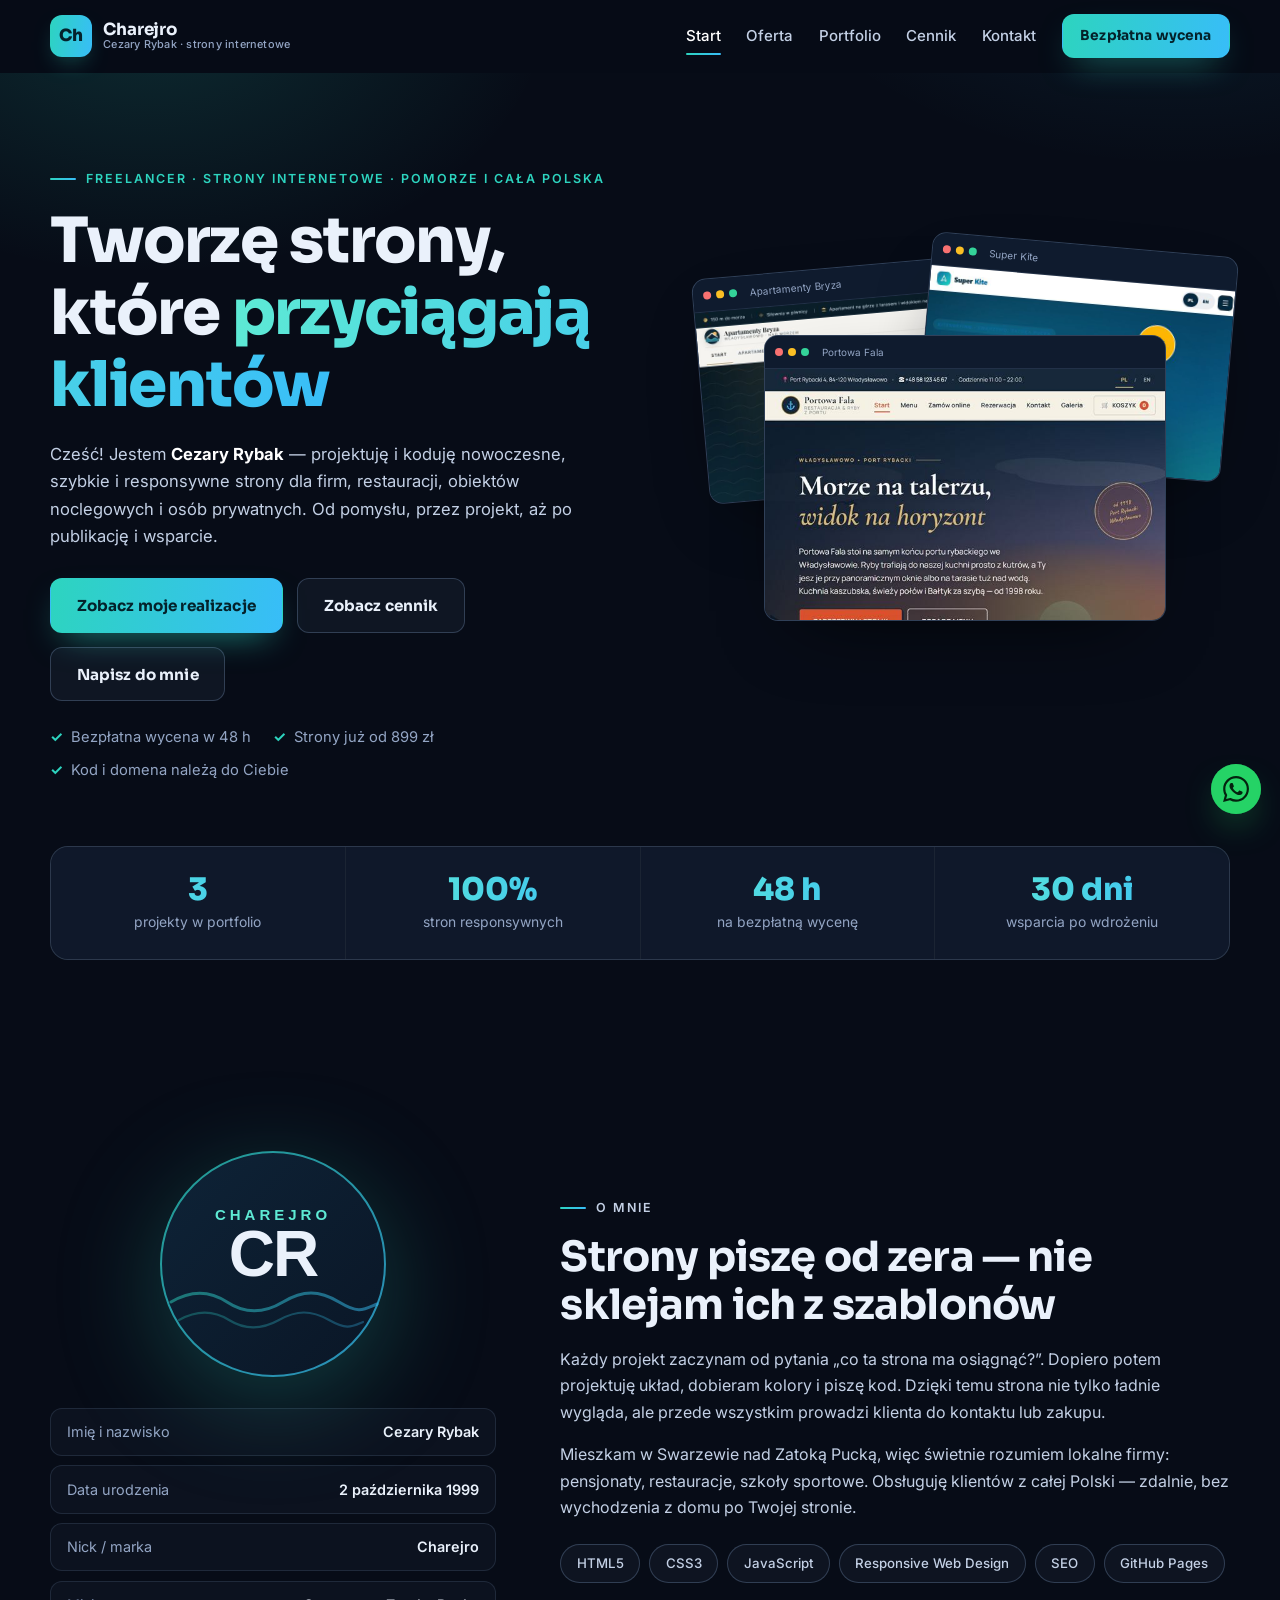
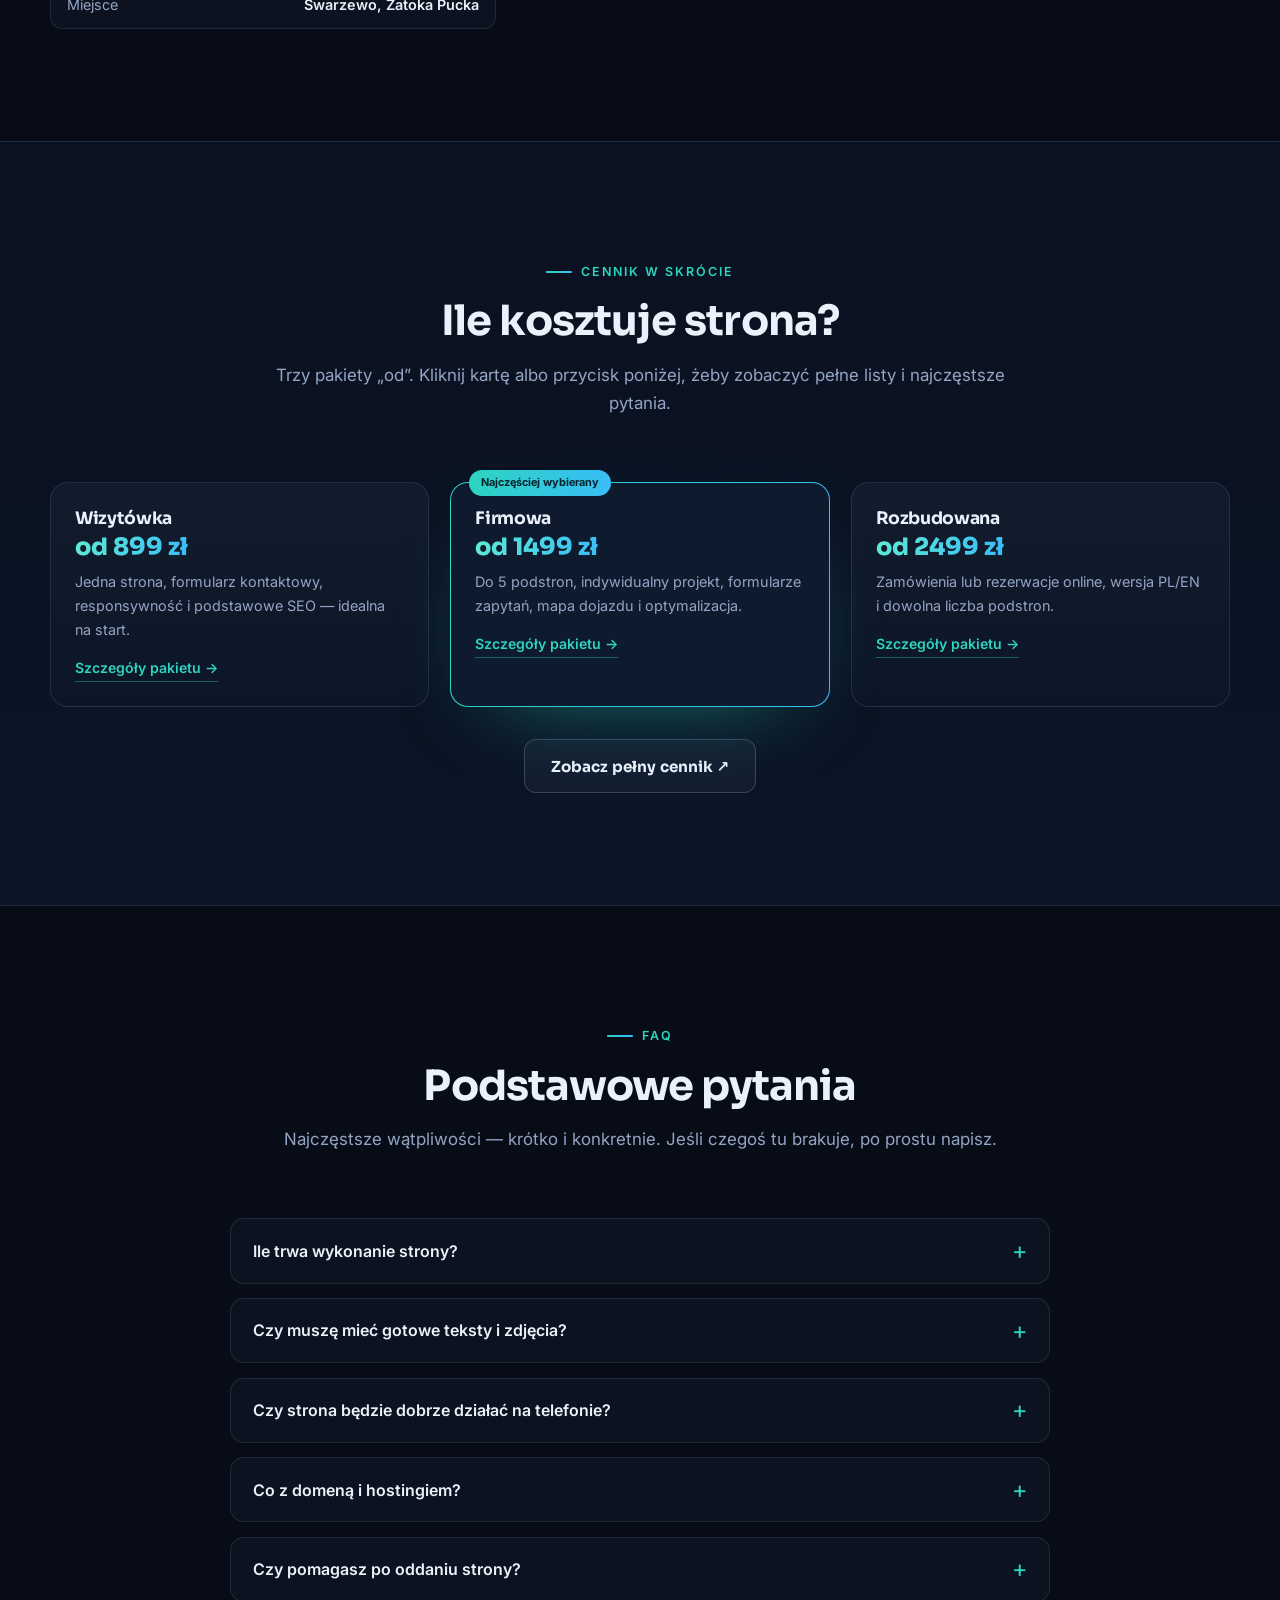
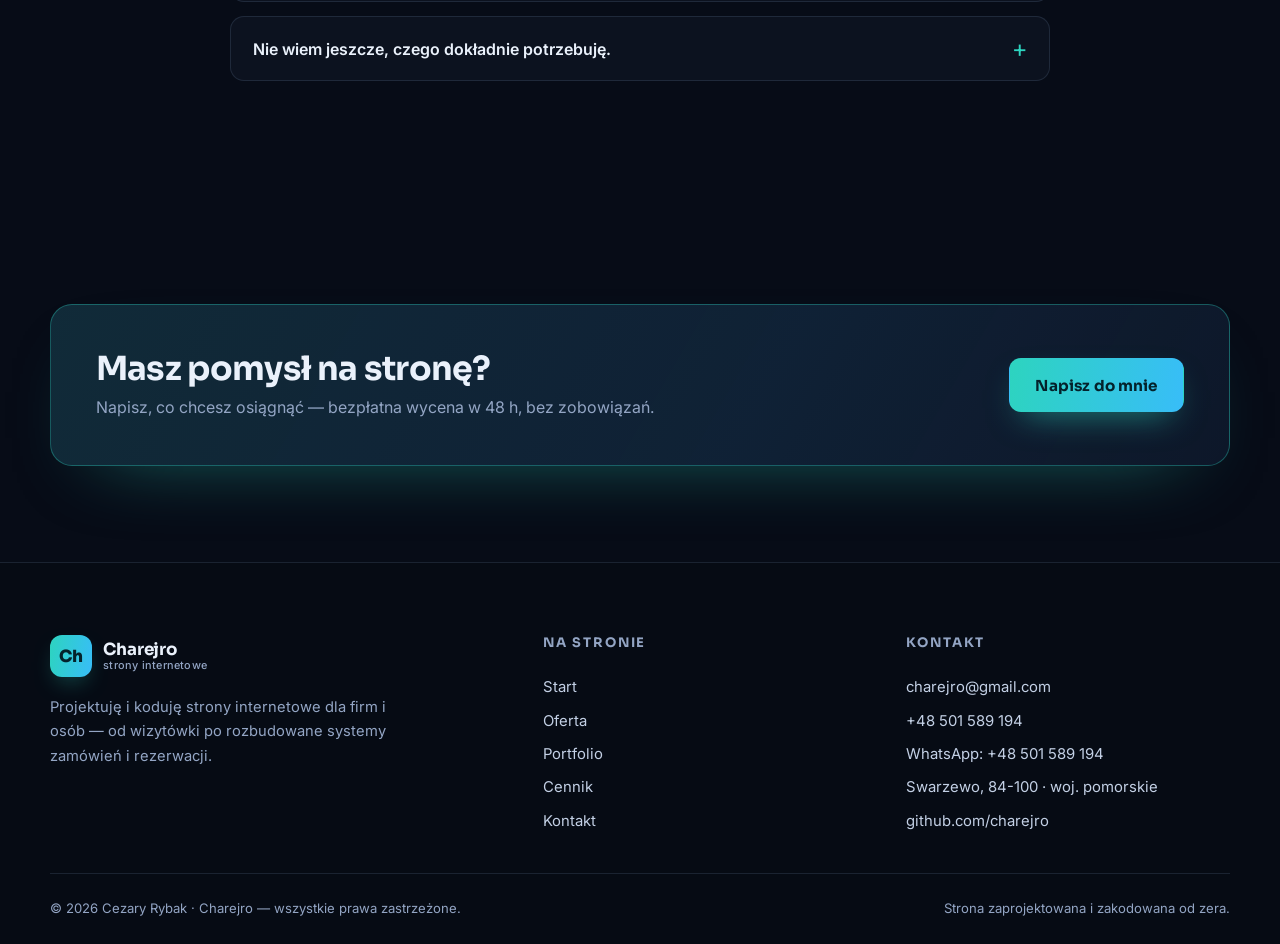
==== index.html @ f6d3cc07 "Gotowa strona Charejro" ====
<!DOCTYPE html>
<html lang="pl">
<head>
  <meta charset="UTF-8">
  <meta name="viewport" content="width=device-width, initial-scale=1.0">
  <title>Charejro — strony internetowe dla firm i osób | Cezary Rybak</title>
  <meta name="description" content="Projektuję i koduję nowoczesne, szybkie i responsywne strony internetowe. Portfolio: apartamenty, restauracja, szkoła kitesurfingu. Bezpłatna wycena w 48 h.">
  <meta property="og:title" content="Charejro — strony internetowe, które przyciągają klientów">
  <meta property="og:description" content="Nowoczesne, szybkie i responsywne strony dla firm i osób. Zobacz portfolio i zamów bezpłatną wycenę.">
  <meta property="og:type" content="website">
  <meta property="og:locale" content="pl_PL">
  <meta name="theme-color" content="#070c17">
  <link rel="icon" href="favicon.svg" type="image/svg+xml">
  <link rel="preconnect" href="https://fonts.googleapis.com">
  <link rel="preconnect" href="https://fonts.gstatic.com" crossorigin>
  <link href="https://fonts.googleapis.com/css2?family=Inter:wght@400;500;600;700&family=Sora:wght@600;700;800&display=swap" rel="stylesheet">
  <link rel="stylesheet" href="css/style.css">
  <script type="application/ld+json">
  {
    "@context": "https://schema.org",
    "@type": "ProfessionalService",
    "name": "Charejro — Cezary Rybak",
    "description": "Projektowanie i tworzenie stron internetowych dla firm i osób prywatnych.",
    "email": "charejro@gmail.com",
    "telephone": "+48501589194",
    "priceRange": "od 899 zł",
    "areaServed": "Polska",
    "sameAs": ["https://github.com/charejro", "https://wa.me/48501589194"],
    "address": {
      "@type": "PostalAddress",
      "addressLocality": "Swarzewo",
      "postalCode": "84-100",
      "addressCountry": "PL"
    },
    "founder": {
      "@type": "Person",
      "name": "Cezary Rybak",
      "birthDate": "1999-10-02",
      "alternateName": "Charejro"
    }
  }
  </script>
  <script type="application/ld+json">
  {
    "@context": "https://schema.org",
    "@type": "FAQPage",
    "mainEntity": [
      {
        "@type": "Question",
        "name": "Ile trwa wykonanie strony?",
        "acceptedAnswer": {
          "@type": "Answer",
          "text": "Wizytówka to zwykle 5–7 dni, strona firmowa 7–14 dni, a rozbudowane projekty od 2–3 tygodni. Dokładny termin ustalamy na starcie."
        }
      },
      {
        "@type": "Question",
        "name": "Czy muszę mieć gotowe teksty i zdjęcia?",
        "acceptedAnswer": {
          "@type": "Answer",
          "text": "Nie. Pomogę poukładać treści, a jeśli brakuje zdjęć — podpowiem sprawdzone źródła lub zajmę się ich obróbką."
        }
      },
      {
        "@type": "Question",
        "name": "Czy strona będzie dobrze działać na telefonie?",
        "acceptedAnswer": {
          "@type": "Answer",
          "text": "Tak. Każdą stronę projektuję najpierw pod telefon, a potem pod komputer."
        }
      },
      {
        "@type": "Question",
        "name": "Co z domeną i hostingiem?",
        "acceptedAnswer": {
          "@type": "Answer",
          "text": "Domenę i hosting rejestrujemy na Twoje konto. Mogę też bezpłatnie opublikować stronę na GitHub Pages."
        }
      },
      {
        "@type": "Question",
        "name": "Czy pomagasz po oddaniu strony?",
        "acceptedAnswer": {
          "@type": "Answer",
          "text": "Tak. Każda realizacja obejmuje 30 dni bezpłatnego wsparcia, a później opiekę od 99 zł miesięcznie."
        }
      }
    ]
  }
  </script>
</head>
<body>
  <a class="skip-link" href="#main">Przejdź do treści</a>

  <header class="site-header" id="gora">
    <div class="container header-inner">
      <a class="brand" href="index.html">
        <span class="brand-mark" aria-hidden="true">Ch</span>
        <span class="brand-text">Charejro<small>Cezary Rybak · strony internetowe</small></span>
      </a>
      <nav class="site-nav" id="site-nav" aria-label="Nawigacja główna">
        <a href="index.html" class="active">Start</a>
        <a href="oferta.html">Oferta</a>
        <a href="portfolio.html">Portfolio</a>
        <a href="cennik.html">Cennik</a>
        <a href="kontakt.html">Kontakt</a>
        <a class="btn btn-primary btn-small nav-cta" href="kontakt.html">Bezpłatna wycena</a>
      </nav>
      <button class="nav-toggle" type="button" aria-expanded="false" aria-controls="site-nav" aria-label="Otwórz menu">
        <span></span><span></span><span></span>
      </button>
    </div>
  </header>

  <main id="main">

    <!-- ===== HERO ===== -->
    <section class="hero">
      <div class="container hero-grid">
        <div class="hero-copy">
          <p class="eyebrow">Freelancer · strony internetowe · Pomorze i cała Polska</p>
          <h1>Tworzę strony, które <span class="grad">przyciągają klientów</span></h1>
          <p class="lead">
            Cześć! Jestem <strong>Cezary Rybak</strong> — projektuję i koduję nowoczesne,
            szybkie i responsywne strony dla firm, restauracji, obiektów noclegowych
            i osób prywatnych. Od pomysłu, przez projekt, aż po publikację i wsparcie.
          </p>
          <div class="hero-actions">
            <a class="btn btn-primary" href="portfolio.html">Zobacz moje realizacje</a>
            <a class="btn btn-ghost" href="cennik.html">Zobacz cennik</a>
            <a class="btn btn-ghost" href="kontakt.html">Napisz do mnie</a>
          </div>
          <ul class="hero-points">
            <li>Bezpłatna wycena w 48 h</li>
            <li>Strony już od 899 zł</li>
            <li>Kod i domena należą do Ciebie</li>
          </ul>
        </div>

        <div class="hero-visual" aria-hidden="true">
          <div class="browser-card b1">
            <div class="browser-bar"><span></span><span></span><span></span><em>Apartamenty Bryza</em></div>
            <img src="img/portfolio-apartamenty-bryza-640.jpg"
                 srcset="img/portfolio-apartamenty-bryza-640.jpg 640w, img/portfolio-apartamenty-bryza-900.jpg 900w"
                 sizes="(max-width: 1024px) 47vw, 320px"
                 width="640" height="400" alt="" decoding="async">
          </div>
          <div class="browser-card b2">
            <div class="browser-bar"><span></span><span></span><span></span><em>Portowa Fala</em></div>
            <img src="img/portfolio-portowa-fala-640.jpg"
                 srcset="img/portfolio-portowa-fala-640.jpg 640w, img/portfolio-portowa-fala-900.jpg 900w"
                 sizes="(max-width: 1024px) 62vw, 420px"
                 width="640" height="400" alt="" decoding="async" fetchpriority="high">
          </div>
          <div class="browser-card b3">
            <div class="browser-bar"><span></span><span></span><span></span><em>Super Kite</em></div>
            <img src="img/portfolio-super-kite-640.jpg"
                 srcset="img/portfolio-super-kite-640.jpg 640w, img/portfolio-super-kite-900.jpg 900w"
                 sizes="(max-width: 1024px) 47vw, 320px"
                 width="640" height="400" alt="" decoding="async">
          </div>
        </div>
      </div>

      <div class="container">
        <ul class="stats reveal">
          <li><strong>3</strong><span>projekty w portfolio</span></li>
          <li><strong>100%</strong><span>stron responsywnych</span></li>
          <li><strong>48 h</strong><span>na bezpłatną wycenę</span></li>
          <li><strong>30 dni</strong><span>wsparcia po wdrożeniu</span></li>
        </ul>
      </div>
    </section>

    <!-- ===== O MNIE ===== -->
    <section class="section" id="o-mnie">
      <div class="container about-grid">
        <div class="about-visual reveal">
          <img class="avatar" src="img/avatar.svg" alt="Ilustracja awatara — Cezary Rybak (Charejro)" width="240" height="240">
          <ul class="facts">
            <li><span>Imię i nazwisko</span><strong>Cezary Rybak</strong></li>
            <li><span>Data urodzenia</span><strong>2 października 1999</strong></li>
            <li><span>Nick / marka</span><strong>Charejro</strong></li>
            <li><span>Miejsce</span><strong>Swarzewo, Zatoka Pucka</strong></li>
          </ul>
        </div>
        <div class="about-copy reveal">
          <p class="eyebrow">O mnie</p>
          <h2>Strony piszę od zera — nie sklejam ich z szablonów</h2>
          <p>
            Każdy projekt zaczynam od pytania „co ta strona ma osiągnąć?”. Dopiero potem
            projektuję układ, dobieram kolory i piszę kod. Dzięki temu strona nie tylko
            ładnie wygląda, ale przede wszystkim prowadzi klienta do kontaktu lub zakupu.
          </p>
          <p>
            Mieszkam w Swarzewie nad Zatoką Pucką, więc świetnie rozumiem lokalne firmy:
            pensjonaty, restauracje, szkoły sportowe. Obsługuję klientów z całej Polski —
            zdalnie, bez wychodzenia z domu po Twojej stronie.
          </p>
          <ul class="stack-chips" aria-label="Technologie, których używam">
            <li>HTML5</li>
            <li>CSS3</li>
            <li>JavaScript</li>
            <li>Responsive Web Design</li>
            <li>SEO</li>
            <li>GitHub Pages</li>
          </ul>
        </div>
      </div>
    </section>

    <!-- ===== CENNIK W SKRÓCIE ===== -->
    <section class="section section-alt" id="cennik-skrot">
      <div class="container">
        <div class="section-head reveal">
          <p class="eyebrow">Cennik w skrócie</p>
          <h2>Ile kosztuje strona?</h2>
          <p class="lead">Trzy pakiety „od”. Kliknij kartę albo przycisk poniżej, żeby zobaczyć pełne listy i najczęstsze pytania.</p>
        </div>

        <div class="mini-pricing">
          <a class="mini-price reveal" href="cennik.html">
            <h3>Wizytówka</h3>
            <p class="mini-price-value">od 899 zł</p>
            <p>Jedna strona, formularz kontaktowy, responsywność i podstawowe SEO — idealna na start.</p>
            <span class="link-arrow">Szczegóły pakietu →</span>
          </a>

          <a class="mini-price featured reveal" href="cennik.html">
            <span class="mini-badge">Najczęściej wybierany</span>
            <h3>Firmowa</h3>
            <p class="mini-price-value">od 1499 zł</p>
            <p>Do 5 podstron, indywidualny projekt, formularze zapytań, mapa dojazdu i optymalizacja.</p>
            <span class="link-arrow">Szczegóły pakietu →</span>
          </a>

          <a class="mini-price reveal" href="cennik.html">
            <h3>Rozbudowana</h3>
            <p class="mini-price-value">od 2499 zł</p>
            <p>Zamówienia lub rezerwacje online, wersja PL/EN i dowolna liczba podstron.</p>
            <span class="link-arrow">Szczegóły pakietu →</span>
          </a>
        </div>

        <div class="mini-pricing-more reveal">
          <a class="btn btn-ghost" href="cennik.html">Zobacz pełny cennik ↗</a>
        </div>
      </div>
    </section>

    <!-- ===== FAQ ===== -->
    <section class="section" id="faq">
      <div class="container container-narrow">
        <div class="section-head reveal">
          <p class="eyebrow">FAQ</p>
          <h2>Podstawowe pytania</h2>
          <p class="lead">Najczęstsze wątpliwości — krótko i konkretnie. Jeśli czegoś tu brakuje, po prostu napisz.</p>
        </div>

        <div class="faq-list reveal">
          <details>
            <summary>Ile trwa wykonanie strony?</summary>
            <p>Wizytówka to zwykle 5–7 dni, strona firmowa 7–14 dni, a rozbudowane projekty od 2–3 tygodni. Dokładny termin ustalamy na starcie i się go trzymam.</p>
          </details>
          <details>
            <summary>Czy muszę mieć gotowe teksty i zdjęcia?</summary>
            <p>Nie musisz. Pomogę poukładać treści, a jeśli brakuje zdjęć — podpowiem sprawdzone źródła lub zajmę się ich obróbką.</p>
          </details>
          <details>
            <summary>Czy strona będzie dobrze działać na telefonie?</summary>
            <p>Tak. Każdą stronę projektuję najpierw pod telefon, a potem pod komputer — w praktyce ponad połowa odwiedzających wchodzi z urządzeń mobilnych.</p>
          </details>
          <details>
            <summary>Co z domeną i hostingiem?</summary>
            <p>Domenę i hosting rejestrujemy na Twoje konto, więc wszystko należy do Ciebie. Mogę też bezpłatnie opublikować stronę na GitHub Pages — tak działają moje projekty z portfolio.</p>
          </details>
          <details>
            <summary>Czy pomagasz po oddaniu strony?</summary>
            <p>Tak. Każda realizacja obejmuje 30 dni bezpłatnego wsparcia, a później możesz wybrać stałą opiekę od 99 zł miesięcznie.</p>
          </details>
          <details>
            <summary>Nie wiem jeszcze, czego dokładnie potrzebuję.</summary>
            <p>To zupełnie normalne. Napisz lub zadzwoń — zadam kilka pytań i zaproponuję rozwiązanie dopasowane do Twoich celów i budżetu.</p>
          </details>
        </div>
      </div>
    </section>

    <!-- ===== CTA ===== -->
    <section class="cta-band" style="padding-top: clamp(3.5rem, 8vw, 6rem);">
      <div class="container">
        <div class="cta-inner reveal">
          <div>
            <h2>Masz pomysł na stronę?</h2>
            <p>Napisz, co chcesz osiągnąć — bezpłatna wycena w 48 h, bez zobowiązań.</p>
          </div>
          <div class="cta-actions">
            <a class="btn btn-primary" href="kontakt.html">Napisz do mnie</a>
          </div>
        </div>
      </div>
    </section>
  </main>

  <footer class="site-footer">
    <div class="container footer-grid">
      <div class="footer-brand">
        <a class="brand" href="index.html">
          <span class="brand-mark" aria-hidden="true">Ch</span>
          <span class="brand-text">Charejro<small>strony internetowe</small></span>
        </a>
        <p>Projektuję i koduję strony internetowe dla firm i osób — od wizytówki po rozbudowane systemy zamówień i rezerwacji.</p>
      </div>
      <nav class="footer-nav" aria-label="Nawigacja w stopce">
        <h3>Na stronie</h3>
        <a href="index.html">Start</a>
        <a href="oferta.html">Oferta</a>
        <a href="portfolio.html">Portfolio</a>
        <a href="cennik.html">Cennik</a>
        <a href="kontakt.html">Kontakt</a>
      </nav>
      <div class="footer-contact">
        <h3>Kontakt</h3>
        <a href="mailto:charejro@gmail.com">charejro@gmail.com</a>
        <a href="tel:+48501589194">+48 501 589 194</a>
        <a href="https://wa.me/48501589194?text=Dzie%C5%84%20dobry%2C%20pisz%C4%99%20w%20sprawie%20strony%20internetowej." target="_blank" rel="noopener">WhatsApp: +48 501 589 194</a>
        <span>Swarzewo, 84-100 · woj. pomorskie</span>
        <a href="https://github.com/charejro" target="_blank" rel="noopener">github.com/charejro</a>
      </div>
    </div>
    <div class="container footer-bottom">
      <p>© <span id="year">2026</span> Cezary Rybak · Charejro — wszystkie prawa zastrzeżone.</p>
      <p>Strona zaprojektowana i zakodowana od zera.</p>
    </div>
  </footer>

  <a class="to-top" href="#gora" aria-label="Wróć na górę" title="Wróć na górę"><span aria-hidden="true">↑</span></a>
  <a class="whatsapp-fab" href="https://wa.me/48501589194?text=Dzie%C5%84%20dobry%2C%20pisz%C4%99%20w%20sprawie%20strony%20internetowej." target="_blank" rel="noopener" aria-label="Napisz na WhatsApp" title="Napisz na WhatsApp">
    <svg viewBox="0 0 24 24" fill="currentColor" aria-hidden="true"><path d="M17.472 14.382c-.297-.149-1.758-.867-2.03-.967-.273-.099-.471-.148-.67.15-.197.297-.767.966-.94 1.164-.173.199-.347.223-.644.075-.297-.15-1.255-.463-2.39-1.475-.883-.788-1.48-1.761-1.653-2.059-.173-.297-.018-.458.13-.606.134-.133.298-.347.446-.52.149-.174.198-.298.298-.497.099-.198.05-.371-.025-.52-.075-.149-.669-1.612-.916-2.207-.242-.579-.487-.5-.669-.51-.173-.008-.371-.01-.57-.01-.198 0-.52.074-.792.372-.272.297-1.04 1.016-1.04 2.479 0 1.462 1.065 2.875 1.213 3.074.149.198 2.096 3.2 5.077 4.487.709.306 1.262.489 1.694.625.712.227 1.36.195 1.871.118.571-.085 1.758-.719 2.006-1.413.248-.694.248-1.289.173-1.413-.074-.124-.272-.198-.57-.347m-5.421 7.403h-.004a9.87 9.87 0 01-5.031-1.378l-.361-.214-3.741.982.998-3.648-.235-.374a9.86 9.86 0 01-1.51-5.26c.001-5.45 4.436-9.884 9.888-9.884 2.64 0 5.122 1.03 6.988 2.898a9.825 9.825 0 012.893 6.994c-.003 5.45-4.437 9.884-9.885 9.884m8.413-18.297A11.815 11.815 0 0012.05 0C5.495 0 .16 5.335.157 11.892c0 2.096.547 4.142 1.588 5.945L.057 24l6.305-1.654a11.882 11.882 0 005.683 1.448h.005c6.554 0 11.89-5.335 11.893-11.893a11.821 11.821 0 00-3.48-8.413z"/></svg>
  </a>

  <script src="js/script.js"></script>
</body>
</html>
---- css/style.css ----
/* ============================================================
   Charejro — Cezary Rybak · strony internetowe
   style.css
   ============================================================ */

/* ---------- Reset i zmienne ---------- */
*,
*::before,
*::after { box-sizing: border-box; }

:root {
  --bg: #070c17;
  --bg-2: #0a1120;
  --surface: #0d1729;
  --surface-2: #101d33;
  --border: rgba(148, 180, 225, 0.14);
  --border-strong: rgba(148, 180, 225, 0.26);
  --text: #eaf1fb;
  --text-2: #c3d0e5;
  --muted: #93a5c4;
  --accent: #2dd4bf;
  --accent-2: #38bdf8;
  --accent-soft: rgba(45, 212, 191, 0.12);
  --grad: linear-gradient(100deg, #5eead4, #38bdf8);
  --grad-btn: linear-gradient(100deg, #2dd4bf, #38bdf8);
  --shadow: 0 30px 80px -40px rgba(0, 0, 0, 0.9);
  --radius: 18px;
  --font-head: "Sora", "Segoe UI", system-ui, sans-serif;
  --font-body: "Inter", "Segoe UI", system-ui, sans-serif;
  color-scheme: dark;
}

html {
  scroll-behavior: smooth;
  scroll-padding-top: 92px;
  -webkit-text-size-adjust: 100%;
  text-size-adjust: 100%;
}

body {
  margin: 0;
  background: var(--bg);
  color: var(--text);
  font-family: var(--font-body);
  font-size: 1rem;
  line-height: 1.65;
  -webkit-font-smoothing: antialiased;
  overflow-wrap: break-word;
  overflow-x: hidden;
  overflow-x: clip;
}

img { max-width: 100%; display: block; height: auto; }

[hidden] { display: none !important; }

a { color: inherit; text-decoration: none; }

ul, ol { margin: 0; padding: 0; list-style: none; }

h1, h2, h3, h4 {
  font-family: var(--font-head);
  line-height: 1.15;
  letter-spacing: -0.02em;
  margin: 0 0 1rem;
  text-wrap: balance;
}

h2 { font-size: clamp(1.8rem, 3.4vw, 2.6rem); }
h3 { font-size: 1.15rem; }

p { margin: 0 0 1rem; }

::selection { background: rgba(45, 212, 191, 0.35); }

:focus-visible {
  outline: 2px solid var(--accent);
  outline-offset: 3px;
  border-radius: 4px;
}

.skip-link {
  position: absolute;
  left: 1rem;
  top: -100px;
  z-index: 200;
  padding: 0.6rem 1rem;
  background: var(--accent);
  color: #04222b;
  font-weight: 600;
  border-radius: 10px;
  transition: top 0.2s ease;
}
.skip-link:focus { top: 1rem; }

.sr-only {
  position: absolute;
  width: 1px; height: 1px;
  padding: 0; margin: -1px;
  overflow: hidden;
  clip: rect(0 0 0 0);
  white-space: nowrap;
  border: 0;
}

/* ---------- Układ ---------- */
.container {
  width: min(1180px, 100% - 2.5rem);
  margin-inline: auto;
}
.container-narrow { width: min(820px, 100% - 2.5rem); }

.section { padding: clamp(4rem, 9vw, 7rem) 0; position: relative; }
.section-alt {
  background: linear-gradient(180deg, #0a1120, #0b1526);
  border-top: 1px solid var(--border);
  border-bottom: 1px solid var(--border);
}

.section-head {
  max-width: 760px;
  margin: 0 auto clamp(2.5rem, 5vw, 4rem);
  text-align: center;
}
.section-head .lead { color: var(--muted); font-size: 1.06rem; margin: 0; }

.eyebrow {
  display: inline-flex;
  align-items: center;
  gap: 0.6rem;
  font-size: 0.78rem;
  font-weight: 600;
  letter-spacing: 0.16em;
  text-transform: uppercase;
  color: var(--accent);
  margin: 0 0 1rem;
}
.eyebrow::before {
  content: "";
  width: 26px;
  height: 2px;
  background: var(--grad-btn);
  border-radius: 2px;
}

.grad {
  background: var(--grad);
  -webkit-background-clip: text;
  background-clip: text;
  color: transparent;
}

/* ---------- Przyciski ---------- */
.btn {
  display: inline-flex;
  align-items: center;
  justify-content: center;
  gap: 0.5rem;
  padding: 0.85rem 1.6rem;
  border-radius: 12px;
  font-family: var(--font-head);
  font-size: 0.95rem;
  font-weight: 700;
  letter-spacing: 0.01em;
  border: 1px solid transparent;
  cursor: pointer;
  transition: transform 0.2s ease, box-shadow 0.25s ease, background-color 0.2s ease, border-color 0.2s ease, color 0.2s ease;
  white-space: nowrap;
}
.btn:active { transform: translateY(1px); }

.btn-primary {
  background: var(--grad-btn);
  color: #04222b;
  box-shadow: 0 14px 34px -14px rgba(45, 212, 191, 0.65);
}
.btn-primary:hover {
  transform: translateY(-2px);
  box-shadow: 0 20px 44px -16px rgba(45, 212, 191, 0.8);
}

.btn-ghost {
  background: rgba(148, 180, 225, 0.06);
  border-color: var(--border-strong);
  color: var(--text);
}
.btn-ghost:hover {
  background: rgba(148, 180, 225, 0.12);
  border-color: var(--accent);
  color: #fff;
  transform: translateY(-2px);
}

.btn-small { padding: 0.6rem 1.1rem; font-size: 0.86rem; }
.btn-block { width: 100%; }

.link-arrow {
  font-weight: 600;
  color: var(--accent);
  border-bottom: 1px solid rgba(45, 212, 191, 0.4);
  padding-bottom: 2px;
  transition: color 0.2s ease, border-color 0.2s ease;
}
.link-arrow:hover { color: #7ef0dc; border-color: #7ef0dc; }

/* ---------- Nagłówek ---------- */
.site-header {
  position: sticky;
  top: 0;
  z-index: 100;
  background: rgba(7, 12, 23, 0.72);
  backdrop-filter: blur(14px);
  -webkit-backdrop-filter: blur(14px);
  border-bottom: 1px solid transparent;
  transition: border-color 0.3s ease, background-color 0.3s ease;
}
.site-header.scrolled {
  border-bottom-color: var(--border);
  background: rgba(7, 12, 23, 0.9);
}

.header-inner {
  display: flex;
  align-items: center;
  justify-content: space-between;
  gap: 1.5rem;
  min-height: 72px;
}

.brand {
  display: inline-flex;
  align-items: center;
  gap: 0.7rem;
  flex-shrink: 0;
}
.brand-mark {
  width: 42px;
  height: 42px;
  border-radius: 12px;
  display: grid;
  place-items: center;
  background: var(--grad-btn);
  color: #04222b;
  font-family: var(--font-head);
  font-weight: 800;
  font-size: 1.05rem;
  box-shadow: 0 10px 26px -12px rgba(45, 212, 191, 0.8);
}
.brand-text {
  display: flex;
  flex-direction: column;
  font-family: var(--font-head);
  font-weight: 700;
  font-size: 1.05rem;
  line-height: 1.1;
  letter-spacing: -0.01em;
}
.brand-text small {
  font-family: var(--font-body);
  font-weight: 500;
  font-size: 0.68rem;
  color: var(--muted);
  letter-spacing: 0.02em;
}

.site-nav {
  display: flex;
  align-items: center;
  gap: 1.6rem;
}
.site-nav a:not(.btn) {
  font-size: 0.94rem;
  font-weight: 500;
  color: var(--text-2);
  position: relative;
  padding: 0.3rem 0;
  transition: color 0.2s ease;
}
.site-nav a:not(.btn)::after {
  content: "";
  position: absolute;
  left: 0;
  bottom: -2px;
  width: 0;
  height: 2px;
  border-radius: 2px;
  background: var(--grad-btn);
  transition: width 0.25s ease;
}
.site-nav a:not(.btn):hover,
.site-nav a:not(.btn).active { color: #fff; }
.site-nav a:not(.btn):hover::after,
.site-nav a:not(.btn).active::after { width: 100%; }

.nav-toggle {
  display: none;
  flex-direction: column;
  justify-content: center;
  gap: 5px;
  width: 44px;
  height: 44px;
  padding: 10px;
  background: rgba(148, 180, 225, 0.06);
  border: 1px solid var(--border);
  border-radius: 12px;
  cursor: pointer;
}
.nav-toggle span {
  display: block;
  height: 2px;
  width: 100%;
  border-radius: 2px;
  background: var(--text);
  transition: transform 0.3s ease, opacity 0.3s ease;
}
.site-header.nav-open .nav-toggle span:nth-child(1) { transform: translateY(7px) rotate(45deg); }
.site-header.nav-open .nav-toggle span:nth-child(2) { opacity: 0; }
.site-header.nav-open .nav-toggle span:nth-child(3) { transform: translateY(-7px) rotate(-45deg); }

/* ---------- Hero ---------- */
.hero {
  position: relative;
  padding: clamp(3rem, 7vw, 5.5rem) 0 clamp(3rem, 6vw, 4.5rem);
  overflow: hidden;
}
.hero::before {
  content: "";
  position: absolute;
  inset: -30% -10% auto;
  height: 90%;
  background:
    radial-gradient(620px 420px at 18% 25%, rgba(45, 212, 191, 0.16), transparent 65%),
    radial-gradient(720px 520px at 85% 5%, rgba(56, 189, 248, 0.14), transparent 65%);
  pointer-events: none;
}

.hero-grid {
  position: relative;
  display: grid;
  grid-template-columns: 1.05fr 0.95fr;
  gap: clamp(2.5rem, 5vw, 4.5rem);
  align-items: center;
}

.hero h1 {
  font-size: clamp(2.3rem, 5vw, 3.9rem);
  font-weight: 800;
  margin: 0 0 1.25rem;
}
.hero .lead {
  font-size: clamp(1rem, 1.3vw, 1.13rem);
  color: var(--text-2);
  max-width: 54ch;
}
.hero .lead strong { color: #fff; }

.hero-actions {
  display: flex;
  flex-wrap: wrap;
  gap: 0.9rem;
  margin: 1.75rem 0 1.5rem;
}

.hero-points {
  display: flex;
  flex-wrap: wrap;
  gap: 0.5rem 1.4rem;
  color: var(--muted);
  font-size: 0.92rem;
}
.hero-points li {
  display: flex;
  align-items: center;
  gap: 0.5rem;
}
.hero-points li::before {
  content: "✓";
  color: var(--accent);
  font-weight: 700;
}

/* Wizualizacja: stos okien przeglądarki */
.hero-visual {
  position: relative;
  aspect-ratio: 1 / 0.86;
  min-height: 360px;
}
.browser-card {
  position: absolute;
  border-radius: 14px;
  overflow: hidden;
  border: 1px solid var(--border-strong);
  background: var(--surface);
  box-shadow: var(--shadow);
}
.browser-card img {
  width: 100%;
  aspect-ratio: 16 / 10;
  object-fit: cover;
  object-position: top center;
}
.browser-bar {
  display: flex;
  align-items: center;
  gap: 5px;
  padding: 8px 10px;
  background: #0f1b2e;
  border-bottom: 1px solid var(--border);
}
.browser-bar span {
  width: 8px;
  height: 8px;
  border-radius: 50%;
  background: #33445f;
}
.browser-bar span:first-child { background: #f87171; }
.browser-bar span:nth-child(2) { background: #fbbf24; }
.browser-bar span:nth-child(3) { background: #34d399; }
.browser-bar em {
  margin-left: 8px;
  font-style: normal;
  font-size: 0.62rem;
  color: var(--muted);
  white-space: nowrap;
  overflow: hidden;
  text-overflow: ellipsis;
}

.b1 {
  width: 58%;
  left: 0;
  top: 5%;
  z-index: 1;
  transform: rotate(-5deg);
  animation: float-1 9s ease-in-out infinite;
}
.b2 {
  width: 76%;
  left: 12%;
  top: 20%;
  z-index: 3;
  animation: float-2 8s ease-in-out infinite;
}
.b3 {
  width: 58%;
  right: 0;
  top: 0;
  z-index: 2;
  transform: rotate(5deg);
  animation: float-3 10s ease-in-out infinite;
}

@keyframes float-1 {
  0%, 100% { transform: rotate(-5deg) translateY(0); }
  50% { transform: rotate(-5deg) translateY(-10px); }
}
@keyframes float-2 {
  0%, 100% { transform: translateY(0); }
  50% { transform: translateY(-14px); }
}
@keyframes float-3 {
  0%, 100% { transform: rotate(5deg) translateY(0); }
  50% { transform: rotate(5deg) translateY(-10px); }
}

/* Pasek statystyk */
.stats {
  position: relative;
  display: grid;
  grid-template-columns: repeat(4, 1fr);
  gap: 1px;
  margin-top: clamp(2.5rem, 5vw, 4rem);
  background: var(--border);
  border: 1px solid var(--border);
  border-radius: var(--radius);
  overflow: hidden;
}
.stats li {
  background: rgba(13, 23, 41, 0.85);
  padding: 1.5rem 1.25rem;
  text-align: center;
}
.stats strong {
  display: block;
  font-family: var(--font-head);
  font-size: clamp(1.5rem, 2.6vw, 1.95rem);
  font-weight: 800;
  background: var(--grad);
  -webkit-background-clip: text;
  background-clip: text;
  color: transparent;
  line-height: 1.2;
}
.stats span { color: var(--muted); font-size: 0.87rem; }

/* ---------- O mnie ---------- */
.about-grid {
  display: grid;
  grid-template-columns: 0.8fr 1.2fr;
  gap: clamp(2.5rem, 5vw, 4.5rem);
  align-items: center;
}
.about-visual {
  display: grid;
  gap: 1.5rem;
  justify-items: center;
}
.avatar {
  width: min(240px, 60%);
  height: auto;
  filter: drop-shadow(0 24px 50px rgba(45, 212, 191, 0.25));
}
.facts {
  width: 100%;
  display: grid;
  gap: 0.6rem;
}
.facts li {
  display: flex;
  justify-content: space-between;
  gap: 1rem;
  padding: 0.7rem 1rem;
  border: 1px solid var(--border);
  border-radius: 12px;
  background: rgba(148, 180, 225, 0.04);
  font-size: 0.9rem;
}
.facts span { color: var(--muted); }
.facts strong { font-weight: 600; text-align: right; }

.about-copy p { color: var(--text-2); }

.stack-chips {
  display: flex;
  flex-wrap: wrap;
  gap: 0.6rem;
  margin-top: 1.5rem;
}
.stack-chips li {
  padding: 0.45rem 0.95rem;
  border: 1px solid var(--border-strong);
  border-radius: 999px;
  font-size: 0.83rem;
  font-weight: 500;
  color: var(--text-2);
  background: rgba(148, 180, 225, 0.05);
}

/* ---------- Karty oferty ---------- */
.cards-grid {
  display: grid;
  grid-template-columns: repeat(auto-fit, minmax(min(290px, 100%), 1fr));
  gap: 1.3rem;
}

.card {
  padding: 1.8rem 1.6rem;
  border: 1px solid var(--border);
  border-radius: var(--radius);
  background: linear-gradient(180deg, rgba(148, 180, 225, 0.055), rgba(148, 180, 225, 0.015));
  transition: transform 0.3s ease, border-color 0.3s ease, box-shadow 0.3s ease;
}
.card:hover {
  transform: translateY(-5px);
  border-color: rgba(45, 212, 191, 0.45);
  box-shadow: 0 26px 60px -35px rgba(45, 212, 191, 0.5);
}
.card-icon {
  width: 48px;
  height: 48px;
  border-radius: 14px;
  display: grid;
  place-items: center;
  background: var(--accent-soft);
  border: 1px solid rgba(45, 212, 191, 0.3);
  color: var(--accent);
  margin-bottom: 1.1rem;
}
.card-icon svg { width: 24px; height: 24px; }
.card h3 { margin-bottom: 0.5rem; }
.card p { color: var(--muted); font-size: 0.95rem; margin: 0; }

/* ---------- Portfolio ---------- */
.project {
  display: grid;
  grid-template-columns: 1.05fr 0.95fr;
  gap: clamp(2rem, 5vw, 4rem);
  align-items: center;
  margin-bottom: clamp(3.5rem, 7vw, 6rem);
}
.project:last-of-type { margin-bottom: 2rem; }
.project.reverse .project-media { order: 2; }
.project.reverse .project-body { order: 1; }

.browser-frame {
  border: 1px solid var(--border-strong);
  border-radius: 16px;
  overflow: hidden;
  background: var(--surface);
  box-shadow: var(--shadow);
  transition: border-color 0.3s ease, transform 0.3s ease;
}
.browser-frame:hover { border-color: rgba(45, 212, 191, 0.5); }
.browser-frame img {
  width: 100%;
  aspect-ratio: 16 / 11;
  object-fit: cover;
  object-position: top center;
  transition: transform 0.6s cubic-bezier(0.2, 0.7, 0.2, 1);
}
.browser-frame:hover img { transform: scale(1.03); }

.project-tags {
  display: flex;
  flex-wrap: wrap;
  gap: 0.5rem;
  margin: 0 0 1rem;
}
.project-tags span {
  padding: 0.3rem 0.8rem;
  border-radius: 999px;
  font-size: 0.76rem;
  font-weight: 600;
  letter-spacing: 0.03em;
  color: #6ee7d5;
  background: var(--accent-soft);
  border: 1px solid rgba(45, 212, 191, 0.28);
}

.project h3 { font-size: clamp(1.5rem, 2.6vw, 2.05rem); }
.project h3 small {
  display: block;
  font-family: var(--font-body);
  font-size: 0.82rem;
  font-weight: 500;
  color: var(--muted);
  letter-spacing: 0;
  margin-top: 0.35rem;
}
.project-body p { color: var(--text-2); font-size: 0.97rem; }

.check-list { display: grid; gap: 0.55rem; margin: 1.2rem 0 1.5rem; }
.check-list li {
  position: relative;
  padding-left: 1.7rem;
  color: var(--muted);
  font-size: 0.93rem;
}
.check-list li::before {
  content: "✓";
  position: absolute;
  left: 0;
  top: 0.05em;
  width: 1.1rem;
  height: 1.1rem;
  display: grid;
  place-items: center;
  border-radius: 50%;
  font-size: 0.66rem;
  font-weight: 800;
  color: #04222b;
  background: var(--grad-btn);
}

.project-actions {
  display: flex;
  flex-wrap: wrap;
  align-items: center;
  gap: 1.25rem;
}

.portfolio-note {
  text-align: center;
  color: var(--muted);
  max-width: 640px;
  margin: 0 auto;
}
.portfolio-note a { color: var(--accent); font-weight: 600; }
.portfolio-note a:hover { text-decoration: underline; }

/* ---------- Proces ---------- */
.timeline {
  position: relative;
  max-width: 780px;
  margin: 0 auto;
  display: grid;
  gap: 1.9rem;
}
.timeline::before {
  content: "";
  position: absolute;
  left: 24px;
  top: 20px;
  bottom: 20px;
  width: 2px;
  background: linear-gradient(180deg, rgba(45, 212, 191, 0.7), rgba(56, 189, 248, 0.2));
}
.timeline li {
  display: grid;
  grid-template-columns: 50px 1fr;
  gap: 1.35rem;
  align-items: start;
}
.step-num {
  position: relative;
  z-index: 1;
  width: 50px;
  height: 50px;
  border-radius: 50%;
  display: grid;
  place-items: center;
  font-family: var(--font-head);
  font-weight: 800;
  font-size: 1.05rem;
  color: var(--accent);
  background: #0c1729;
  border: 1px solid rgba(45, 212, 191, 0.4);
  box-shadow: 0 0 0 6px rgba(13, 23, 41, 0.9);
}
.timeline h3 { margin: 0.45rem 0 0.35rem; }
.timeline p { color: var(--muted); font-size: 0.95rem; margin: 0; }

/* ---------- Cennik ---------- */
.pricing-grid {
  display: grid;
  grid-template-columns: repeat(3, 1fr);
  gap: 1.5rem;
  align-items: stretch;
}

.price-card {
  position: relative;
  display: flex;
  flex-direction: column;
  padding: 2rem 1.7rem;
  border: 1px solid var(--border);
  border-radius: 20px;
  background: linear-gradient(180deg, rgba(148, 180, 225, 0.06), rgba(148, 180, 225, 0.015));
}
.price-card h3 { margin: 0; font-size: 1.3rem; }
.price {
  font-family: var(--font-head);
  font-size: clamp(1.8rem, 3vw, 2.3rem);
  font-weight: 800;
  margin: 0.8rem 0 0.4rem;
  line-height: 1.05;
}
.price small {
  display: block;
  font-family: var(--font-body);
  font-size: 0.78rem;
  font-weight: 500;
  color: var(--muted);
  margin-top: 0.35rem;
}
.price-desc {
  color: var(--muted);
  font-size: 0.92rem;
  min-height: 3.4em;
}
.price-card .check-list { margin-bottom: 1.6rem; }
.price-card .btn { margin-top: auto; }

.price-card.featured {
  border: 1.5px solid transparent;
  background:
    linear-gradient(#0e1a2e, #0e1a2e) padding-box,
    var(--grad-btn) border-box;
  box-shadow: 0 30px 90px -45px rgba(45, 212, 191, 0.65);
  transform: translateY(-6px);
}
.badge {
  position: absolute;
  top: -0.85rem;
  left: 50%;
  transform: translateX(-50%);
  padding: 0.35rem 0.95rem;
  border-radius: 999px;
  background: var(--grad-btn);
  color: #04222b;
  font-size: 0.74rem;
  font-weight: 700;
  white-space: nowrap;
  box-shadow: 0 10px 26px -12px rgba(45, 212, 191, 0.9);
}

.guarantees {
  display: grid;
  grid-template-columns: repeat(4, 1fr);
  gap: 1rem;
  margin-top: 3.5rem;
}
.guarantees > div {
  display: flex;
  flex-direction: column;
  gap: 0.2rem;
  padding: 1.15rem 1.3rem;
  border: 1px solid var(--border);
  border-radius: 14px;
  background: rgba(148, 180, 225, 0.04);
  font-size: 0.9rem;
}
.guarantees strong { font-family: var(--font-head); font-size: 0.95rem; }
.guarantees span { color: var(--muted); }

/* ---------- FAQ ---------- */
.faq-list details {
  border: 1px solid var(--border);
  border-radius: 14px;
  background: rgba(148, 180, 225, 0.04);
  margin-bottom: 0.9rem;
  overflow: hidden;
  transition: border-color 0.25s ease, background-color 0.25s ease;
}
.faq-list details[open] {
  border-color: rgba(45, 212, 191, 0.4);
  background: rgba(45, 212, 191, 0.05);
}
.faq-list summary {
  display: flex;
  align-items: center;
  justify-content: space-between;
  gap: 1rem;
  padding: 1.15rem 1.4rem;
  cursor: pointer;
  font-weight: 600;
  font-size: 1rem;
  list-style: none;
}
.faq-list summary::-webkit-details-marker { display: none; }
.faq-list summary::after {
  content: "+";
  font-size: 1.5rem;
  font-weight: 400;
  color: var(--accent);
  line-height: 1;
  transition: transform 0.25s ease;
  flex-shrink: 0;
}
.faq-list details[open] summary::after { transform: rotate(45deg); }
.faq-list details p {
  padding: 0 1.4rem 1.3rem;
  margin: 0;
  color: var(--muted);
  font-size: 0.95rem;
}

/* ---------- Kontakt ---------- */
.contact-grid {
  display: grid;
  grid-template-columns: 1fr 1fr;
  gap: clamp(2.5rem, 6vw, 5rem);
  align-items: start;
}
.contact-copy p { color: var(--text-2); }

.contact-list {
  display: grid;
  gap: 1rem;
  margin: 1.75rem 0;
}
.contact-list li {
  display: flex;
  align-items: center;
  gap: 1rem;
}
.contact-icon {
  width: 46px;
  height: 46px;
  flex-shrink: 0;
  border-radius: 13px;
  display: grid;
  place-items: center;
  background: var(--accent-soft);
  border: 1px solid rgba(45, 212, 191, 0.3);
  color: var(--accent);
}
.contact-icon svg { width: 22px; height: 22px; }
.contact-list div { display: flex; flex-direction: column; line-height: 1.4; }
.contact-list div > span {
  font-size: 0.76rem;
  text-transform: uppercase;
  letter-spacing: 0.12em;
  color: var(--muted);
}
.contact-list a, .contact-list strong { font-weight: 600; font-size: 1.02rem; }
.contact-list a:hover { color: var(--accent); }

.contact-note {
  color: var(--muted);
  font-size: 0.92rem;
  border-left: 3px solid rgba(45, 212, 191, 0.5);
  padding-left: 1rem;
}

.contact-form {
  padding: clamp(1.6rem, 3vw, 2.4rem);
  border: 1px solid var(--border-strong);
  border-radius: 20px;
  background: linear-gradient(180deg, rgba(148, 180, 225, 0.06), rgba(148, 180, 225, 0.02));
  box-shadow: var(--shadow);
}
.contact-form h2 { margin-bottom: 1.4rem; font-size: 1.3rem; }

.form-row { display: grid; gap: 0.45rem; margin-bottom: 1.1rem; }
.form-row-two {
  display: grid;
  grid-template-columns: 1fr 1fr;
  gap: 1rem;
}
.form-row label, .consent {
  font-size: 0.85rem;
  font-weight: 500;
  color: var(--text-2);
}
.form-row input,
.form-row select,
.form-row textarea {
  width: 100%;
  padding: 0.8rem 1rem;
  border-radius: 12px;
  border: 1px solid var(--border-strong);
  background: #0a1424;
  color: var(--text);
  font-family: var(--font-body);
  font-size: 1rem;
  transition: border-color 0.2s ease, box-shadow 0.2s ease;
}
.form-row input::placeholder,
.form-row textarea::placeholder { color: #5c6f8f; }
.form-row input:focus,
.form-row select:focus,
.form-row textarea:focus {
  outline: none;
  border-color: var(--accent);
  box-shadow: 0 0 0 3px rgba(45, 212, 191, 0.18);
}
.form-row select { appearance: none; cursor: pointer; }
.form-row textarea { resize: vertical; min-height: 120px; }

.consent {
  display: flex;
  align-items: flex-start;
  gap: 0.7rem;
  margin: 0.4rem 0 1.3rem;
  cursor: pointer;
  font-size: 0.82rem;
  color: var(--muted);
  line-height: 1.5;
}
.consent input {
  margin-top: 0.25rem;
  width: 17px;
  height: 17px;
  accent-color: var(--accent);
  flex-shrink: 0;
}

.form-status {
  margin: 0.9rem 0 0;
  font-size: 0.9rem;
  font-weight: 600;
  color: var(--accent);
  min-height: 1.2em;
}

/* ---------- Potwierdzenie wysłania (po powrocie z FormSubmit) ---------- */
.form-success {
  margin-bottom: 1.4rem;
  padding: 1.1rem 1.3rem;
  border: 1px solid rgba(37, 211, 102, 0.45);
  border-radius: 16px;
  background: rgba(37, 211, 102, 0.08);
}
.form-success h3 {
  margin: 0 0 0.4rem;
  font-size: 1.05rem;
  color: #6ff0a0;
}
.form-success p {
  margin: 0;
  color: var(--text-2);
  font-size: 0.92rem;
}
.form-hint {
  margin: 0.6rem 0 0;
  font-size: 0.78rem;
  color: var(--muted);
  line-height: 1.5;
}

/* ---------- Stopka ---------- */
.site-footer {
  background: #060b14;
  border-top: 1px solid var(--border);
  padding: clamp(3rem, 6vw, 4.5rem) 0 1.5rem;
}
.footer-grid {
  display: grid;
  grid-template-columns: 1.4fr 1fr 1fr;
  gap: 2.5rem;
  margin-bottom: 2.5rem;
}
.footer-brand p {
  color: var(--muted);
  font-size: 0.92rem;
  margin-top: 1.1rem;
  max-width: 38ch;
}
.footer-grid h3 {
  font-size: 0.82rem;
  text-transform: uppercase;
  letter-spacing: 0.14em;
  color: var(--muted);
  margin-bottom: 1rem;
}
.footer-nav, .footer-contact { display: flex; flex-direction: column; gap: 0.55rem; }
.footer-nav a, .footer-contact a, .footer-contact span {
  color: var(--text-2);
  font-size: 0.93rem;
  transition: color 0.2s ease;
}
.footer-nav a:hover, .footer-contact a:hover { color: var(--accent); }

.footer-bottom {
  display: flex;
  flex-wrap: wrap;
  justify-content: space-between;
  gap: 0.5rem 1.5rem;
  padding-top: 1.5rem;
  border-top: 1px solid var(--border);
}
.footer-bottom p { margin: 0; color: var(--muted); font-size: 0.82rem; }

/* ---------- Powrót na górę ---------- */
.to-top {
  position: fixed;
  right: 1.2rem;
  bottom: 1.2rem;
  z-index: 90;
  width: 46px;
  height: 46px;
  display: grid;
  place-items: center;
  border-radius: 50%;
  background: var(--grad-btn);
  color: #04222b;
  font-size: 1.2rem;
  font-weight: 700;
  box-shadow: 0 16px 36px -16px rgba(45, 212, 191, 0.8);
  opacity: 0;
  visibility: hidden;
  transform: translateY(10px);
  transition: opacity 0.3s ease, transform 0.3s ease, visibility 0.3s;
}
.to-top.is-visible { opacity: 1; visibility: visible; transform: none; }

/* ---------- Animacje wejścia ---------- */
.reveal {
  opacity: 0;
  transform: translateY(26px);
  transition: opacity 0.7s ease, transform 0.7s cubic-bezier(0.2, 0.7, 0.2, 1);
}
.reveal.is-visible { opacity: 1; transform: none; }

.cards-grid .reveal:nth-child(2),
.timeline .reveal:nth-child(2),
.pricing-grid .reveal:nth-child(2) { transition-delay: 0.08s; }
.cards-grid .reveal:nth-child(3),
.timeline .reveal:nth-child(3),
.pricing-grid .reveal:nth-child(3) { transition-delay: 0.16s; }
.cards-grid .reveal:nth-child(4),
.timeline .reveal:nth-child(4) { transition-delay: 0.24s; }
.cards-grid .reveal:nth-child(5),
.timeline .reveal:nth-child(5) { transition-delay: 0.32s; }
.cards-grid .reveal:nth-child(6) { transition-delay: 0.4s; }

/* ---------- Responsywność ---------- */
@media (max-width: 1024px) {
  .hero-grid { grid-template-columns: 1fr; }
  .hero-visual { max-width: 620px; margin: 0 auto; width: 100%; }
  .hero .lead { max-width: none; }
  .about-grid { grid-template-columns: 1fr; }
  .about-visual { justify-items: start; }
  .facts { max-width: 480px; }
  .pricing-grid { grid-template-columns: 1fr; max-width: 540px; margin-inline: auto; gap: 2rem; }
  .price-card.featured { transform: none; }
  .guarantees { grid-template-columns: repeat(2, 1fr); }
}

@media (max-width: 940px) {
  .nav-toggle { display: flex; }
  .site-nav {
    position: absolute;
    top: 100%;
    left: 0;
    right: 0;
    flex-direction: column;
    align-items: stretch;
    gap: 0;
    padding: 0.8rem 1.25rem 1.4rem;
    background: #080e1a;
    border-bottom: 1px solid var(--border);
    box-shadow: 0 30px 60px -30px rgba(0, 0, 0, 0.9);
    max-height: calc(100vh - 72px);
    max-height: calc(100dvh - 72px);
    overflow-y: auto;
    opacity: 0;
    visibility: hidden;
    transform: translateY(-10px);
    transition: opacity 0.28s ease, transform 0.28s ease, visibility 0.28s;
  }
  .site-header.nav-open .site-nav {
    opacity: 1;
    visibility: visible;
    transform: none;
  }
  .site-nav a:not(.btn) {
    padding: 0.85rem 0.25rem;
    border-bottom: 1px solid rgba(148, 180, 225, 0.08);
    font-size: 1rem;
  }
  .site-nav a:not(.btn)::after { display: none; }
  .nav-cta { margin-top: 1.1rem; }
}

@media (max-width: 860px) {
  .project,
  .project.reverse { grid-template-columns: 1fr; gap: 1.75rem; }
  .project.reverse .project-media { order: 0; }
  .project.reverse .project-body { order: 0; }
  .contact-grid { grid-template-columns: 1fr; }
  .footer-grid { grid-template-columns: 1fr; gap: 2rem; }
}

@media (max-width: 560px) {
  .stats { grid-template-columns: 1fr 1fr; }
  .stats li { padding: 1.15rem 0.9rem; }
  .form-row-two { grid-template-columns: 1fr; }
  .timeline { gap: 1.6rem; }
  .timeline li { grid-template-columns: 42px 1fr; gap: 1rem; }
  .timeline::before { left: 20px; }
  .step-num { width: 42px; height: 42px; font-size: 0.95rem; }
  .hero-points { flex-direction: column; gap: 0.45rem; }
  .guarantees { grid-template-columns: 1fr; margin-top: 2.5rem; }
  .project-actions { flex-direction: column; align-items: stretch; }
  .project-actions .btn { width: 100%; }
  .link-arrow { text-align: center; }
}

/* ---------- Podstrony: nagłówek strony ---------- */
.page-hero {
  position: relative;
  padding: clamp(3.5rem, 7vw, 5.5rem) 0 clamp(1.5rem, 3vw, 2.5rem);
  text-align: center;
  overflow: hidden;
}
.page-hero::before {
  content: "";
  position: absolute;
  inset: -40% -10% auto;
  height: 140%;
  background:
    radial-gradient(560px 360px at 50% 0%, rgba(45, 212, 191, 0.14), transparent 70%),
    radial-gradient(620px 420px at 88% 25%, rgba(56, 189, 248, 0.1), transparent 70%);
  pointer-events: none;
}
.page-hero .container { position: relative; }
.page-hero .eyebrow { justify-content: center; }
.page-hero h1 {
  font-size: clamp(2rem, 4.4vw, 3.2rem);
  margin-bottom: 1rem;
}
.page-hero .lead {
  color: var(--text-2);
  max-width: 72ch;
  margin: 0 auto;
  font-size: clamp(1rem, 1.3vw, 1.08rem);
}

/* ---------- Pasek CTA na dole podstron ---------- */
.cta-band { padding: 0 0 clamp(3.5rem, 8vw, 6rem); }
.cta-inner {
  position: relative;
  display: flex;
  flex-wrap: wrap;
  align-items: center;
  justify-content: space-between;
  gap: 2rem;
  padding: clamp(1.8rem, 4vw, 2.8rem);
  border: 1px solid rgba(45, 212, 191, 0.35);
  border-radius: 22px;
  background:
    linear-gradient(120deg, rgba(45, 212, 191, 0.1), rgba(56, 189, 248, 0.06) 60%, transparent),
    var(--surface);
  box-shadow: 0 30px 80px -50px rgba(45, 212, 191, 0.6);
  overflow: hidden;
}
.cta-inner h2 {
  margin: 0 0 0.4rem;
  font-size: clamp(1.5rem, 2.6vw, 2.1rem);
}
.cta-inner p { margin: 0; color: var(--muted); }
.cta-actions { display: flex; flex-wrap: wrap; gap: 0.9rem; }

/* Karta jako link (szybkie przejścia na Start) */
a.card { display: block; color: inherit; }
a.card .link-arrow { display: inline-block; margin-top: 0.9rem; font-size: 0.9rem; }

/* ---------- WhatsApp ---------- */
.whatsapp-fab {
  position: fixed;
  right: 1.2rem;
  bottom: 5.4rem;
  z-index: 90;
  width: 50px;
  height: 50px;
  border-radius: 50%;
  display: grid;
  place-items: center;
  background: #25d366;
  color: #04220f;
  box-shadow: 0 16px 36px -14px rgba(37, 211, 102, 0.85);
  transition: transform 0.25s ease, box-shadow 0.25s ease;
}
.whatsapp-fab svg { width: 26px; height: 26px; }
.whatsapp-fab:hover {
  transform: translateY(-3px) scale(1.04);
  box-shadow: 0 22px 46px -16px rgba(37, 211, 102, 0.95);
}
.whatsapp-fab::after {
  content: "";
  position: absolute;
  inset: 0;
  border-radius: 50%;
  border: 2px solid rgba(37, 211, 102, 0.55);
  animation: wa-pulse 2.6s ease-out infinite;
}
@keyframes wa-pulse {
  0% { transform: scale(1); opacity: 0.9; }
  70% { transform: scale(1.55); opacity: 0; }
  100% { transform: scale(1.55); opacity: 0; }
}

.contact-icon.wa {
  background: rgba(37, 211, 102, 0.12);
  border-color: rgba(37, 211, 102, 0.38);
  color: #25d366;
}

.btn-whatsapp {
  background: #25d366;
  color: #04220f;
  box-shadow: 0 14px 34px -14px rgba(37, 211, 102, 0.7);
}
.btn-whatsapp:hover {
  transform: translateY(-2px);
  box-shadow: 0 20px 44px -16px rgba(37, 211, 102, 0.85);
}
.btn-whatsapp svg { width: 18px; height: 18px; }

.send-panel {
  margin-top: 1.2rem;
  padding: 1.25rem 1.3rem;
  border: 1px solid rgba(37, 211, 102, 0.4);
  border-radius: 16px;
  background: rgba(37, 211, 102, 0.07);
}
.send-panel h3 {
  margin: 0 0 0.5rem;
  font-size: 1.02rem;
}
.send-panel p {
  margin: 0 0 1rem;
  color: var(--muted);
  font-size: 0.88rem;
}
.send-actions {
  display: flex;
  flex-wrap: wrap;
  gap: 0.7rem;
}
.send-actions .btn { flex: 1 1 auto; }
.copy-btn {
  margin-top: 0.9rem;
  padding: 0;
  background: none;
  border: 0;
  cursor: pointer;
  font-family: var(--font-body);
  font-size: 0.85rem;
  font-weight: 600;
  color: var(--accent);
  border-bottom: 1px solid rgba(45, 212, 191, 0.4);
  transition: color 0.2s ease, border-color 0.2s ease;
}
.copy-btn:hover { color: #7ef0dc; border-color: #7ef0dc; }

/* ---------- Dostępność: ograniczone animacje ---------- */
@media (prefers-reduced-motion: reduce) {
  html { scroll-behavior: auto; }
  *,
  *::before,
  *::after {
    animation-duration: 0.001ms !important;
    animation-iteration-count: 1 !important;
    transition-duration: 0.001ms !important;
  }
  .reveal { opacity: 1; transform: none; }
}

/* ============================================================
   Poprawki: tablety, telefony, różne systemy i przeglądarki
   ============================================================ */

/* --- Bezpieczne obszary ekranu (iPhone z notchem itp.) --- */
.to-top {
  right: max(1.2rem, env(safe-area-inset-right));
  bottom: max(1.2rem, env(safe-area-inset-bottom));
}
.whatsapp-fab {
  right: max(1.2rem, env(safe-area-inset-right));
  bottom: calc(max(1.2rem, env(safe-area-inset-bottom)) + 4.2rem);
}

/* --- Wygodne klikanie na dotyk (iOS / Android) --- */
a, button, summary, label, select, input, textarea {
  -webkit-tap-highlight-color: rgba(45, 212, 191, 0.15);
}

/* --- Siatki: elementy nigdy nie wypychają układu poza ekran --- */
.hero-grid > *,
.about-grid > *,
.project > *,
.contact-grid > *,
.footer-grid > *,
.cta-inner > *,
.cards-grid > *,
.pricing-grid > *,
.stats > * {
  min-width: 0;
}

/* --- Select: własna strzałka (iOS nie pokazuje swojej przy appearance:none) --- */
.form-row select {
  -webkit-appearance: none;
  appearance: none;
  background-image: url("data:image/svg+xml,%3Csvg xmlns='http://www.w3.org/2000/svg' viewBox='0 0 24 24' fill='none' stroke='%2393a5c4' stroke-width='2.4' stroke-linecap='round' stroke-linejoin='round'%3E%3Cpath d='m6 9 6 6 6-6'/%3E%3C/svg%3E");
  background-repeat: no-repeat;
  background-position: right 1rem center;
  background-size: 15px;
  padding-right: 2.7rem;
}

/* --- Cennik: 3 kolumny także na tabletach w poziomie (901–1024 px) --- */
@media (min-width: 901px) and (max-width: 1024px) {
  .pricing-grid { grid-template-columns: repeat(3, 1fr); max-width: none; }
  .price-card.featured { transform: translateY(-6px); }
}

/* --- Telefony: przyciski CTA i hero na pełną szerokość --- */
@media (max-width: 640px) {
  .hero-actions,
  .cta-actions { flex-direction: column; align-items: stretch; }
  .hero-actions .btn,
  .cta-actions .btn { width: 100%; }
  .cta-inner { flex-direction: column; align-items: flex-start; }
}

/* --- Bardzo małe ekrany (320–380 px) --- */
@media (max-width: 380px) {
  .stats { grid-template-columns: 1fr; }
  .container,
  .container-narrow { width: min(1180px, 100% - 1.75rem); }
}

/* --- Starsze przeglądarki bez aspect-ratio (np. Safari < 15) --- */
@supports not (aspect-ratio: 16 / 10) {
  .browser-card img { height: 200px; }
  .browser-frame img { height: 420px; }
}

/* --- Starsze przeglądarki bez `inset` (np. Safari < 14.1) --- */
@supports not (inset: 0) {
  .hero::before,
  .page-hero::before {
    top: -30%;
    left: -10%;
    right: -10%;
  }
}

/* --- Starsze przeglądarki bez rozmycia tła w nagłówku --- */
@supports not ((backdrop-filter: blur(4px)) or (-webkit-backdrop-filter: blur(4px))) {
  .site-header { background: rgba(7, 12, 23, 0.97); }
}

/* ============================================================
   Mini cennik na stronie głównej
   ============================================================ */
.mini-pricing {
  display: grid;
  grid-template-columns: repeat(3, 1fr);
  gap: 1.3rem;
}

.mini-price {
  position: relative;
  display: flex;
  flex-direction: column;
  align-items: flex-start;
  padding: 1.6rem 1.5rem 1.5rem;
  border: 1px solid var(--border);
  border-radius: var(--radius);
  background: linear-gradient(180deg, rgba(148, 180, 225, 0.055), rgba(148, 180, 225, 0.015));
  transition: transform 0.3s ease, border-color 0.3s ease, box-shadow 0.3s ease;
}
.mini-price:hover {
  transform: translateY(-5px);
  border-color: rgba(45, 212, 191, 0.45);
  box-shadow: 0 26px 60px -35px rgba(45, 212, 191, 0.5);
}
.mini-price h3 { margin: 0 0 0.35rem; font-size: 1.08rem; }
.mini-price-value {
  margin: 0 0 0.6rem;
  font-family: var(--font-head);
  font-size: 1.5rem;
  font-weight: 800;
  line-height: 1.1;
  background: var(--grad);
  -webkit-background-clip: text;
  background-clip: text;
  color: transparent;
}
.mini-price p:not(.mini-price-value) {
  margin: 0;
  color: var(--muted);
  font-size: 0.9rem;
}
.mini-price .link-arrow {
  display: inline-block;
  margin-top: 0.9rem;
  font-size: 0.88rem;
}
.mini-price.featured {
  border: 1.5px solid transparent;
  background:
    linear-gradient(#0e1a2e, #0e1a2e) padding-box,
    var(--grad-btn) border-box;
  box-shadow: 0 30px 90px -50px rgba(45, 212, 191, 0.65);
}
.mini-badge {
  position: absolute;
  top: -0.8rem;
  left: 1.1rem;
  padding: 0.25rem 0.75rem;
  border-radius: 999px;
  background: var(--grad-btn);
  color: #04222b;
  font-size: 0.68rem;
  font-weight: 700;
  white-space: nowrap;
}
.mini-pricing-more {
  margin-top: 2rem;
  text-align: center;
}

@media (max-width: 700px) {
  .mini-pricing {
    grid-template-columns: 1fr;
    max-width: 540px;
    margin-inline: auto;
    gap: 1rem;
  }
  .mini-price { padding: 1.25rem 1.2rem 1.15rem; }
  .mini-price-value { font-size: 1.35rem; }
  .mini-price p:not(.mini-price-value) { font-size: 0.86rem; }
}
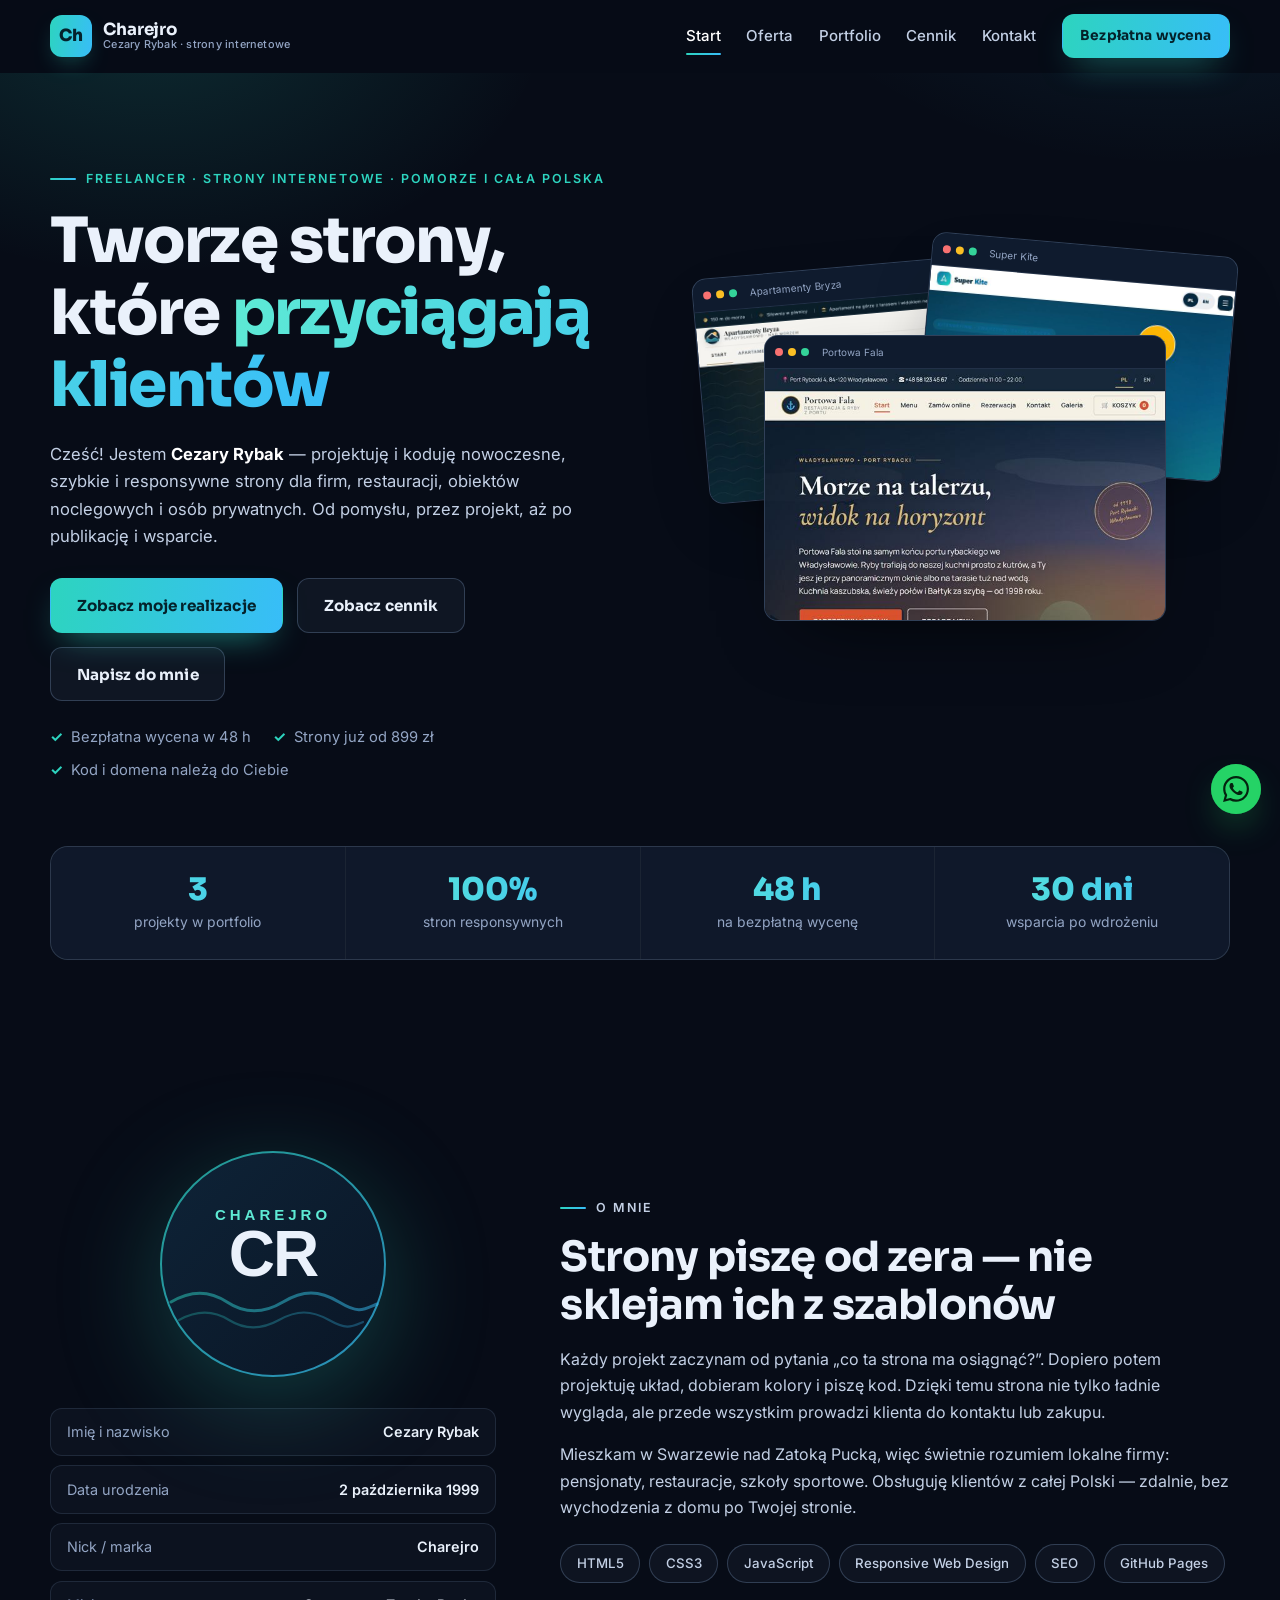
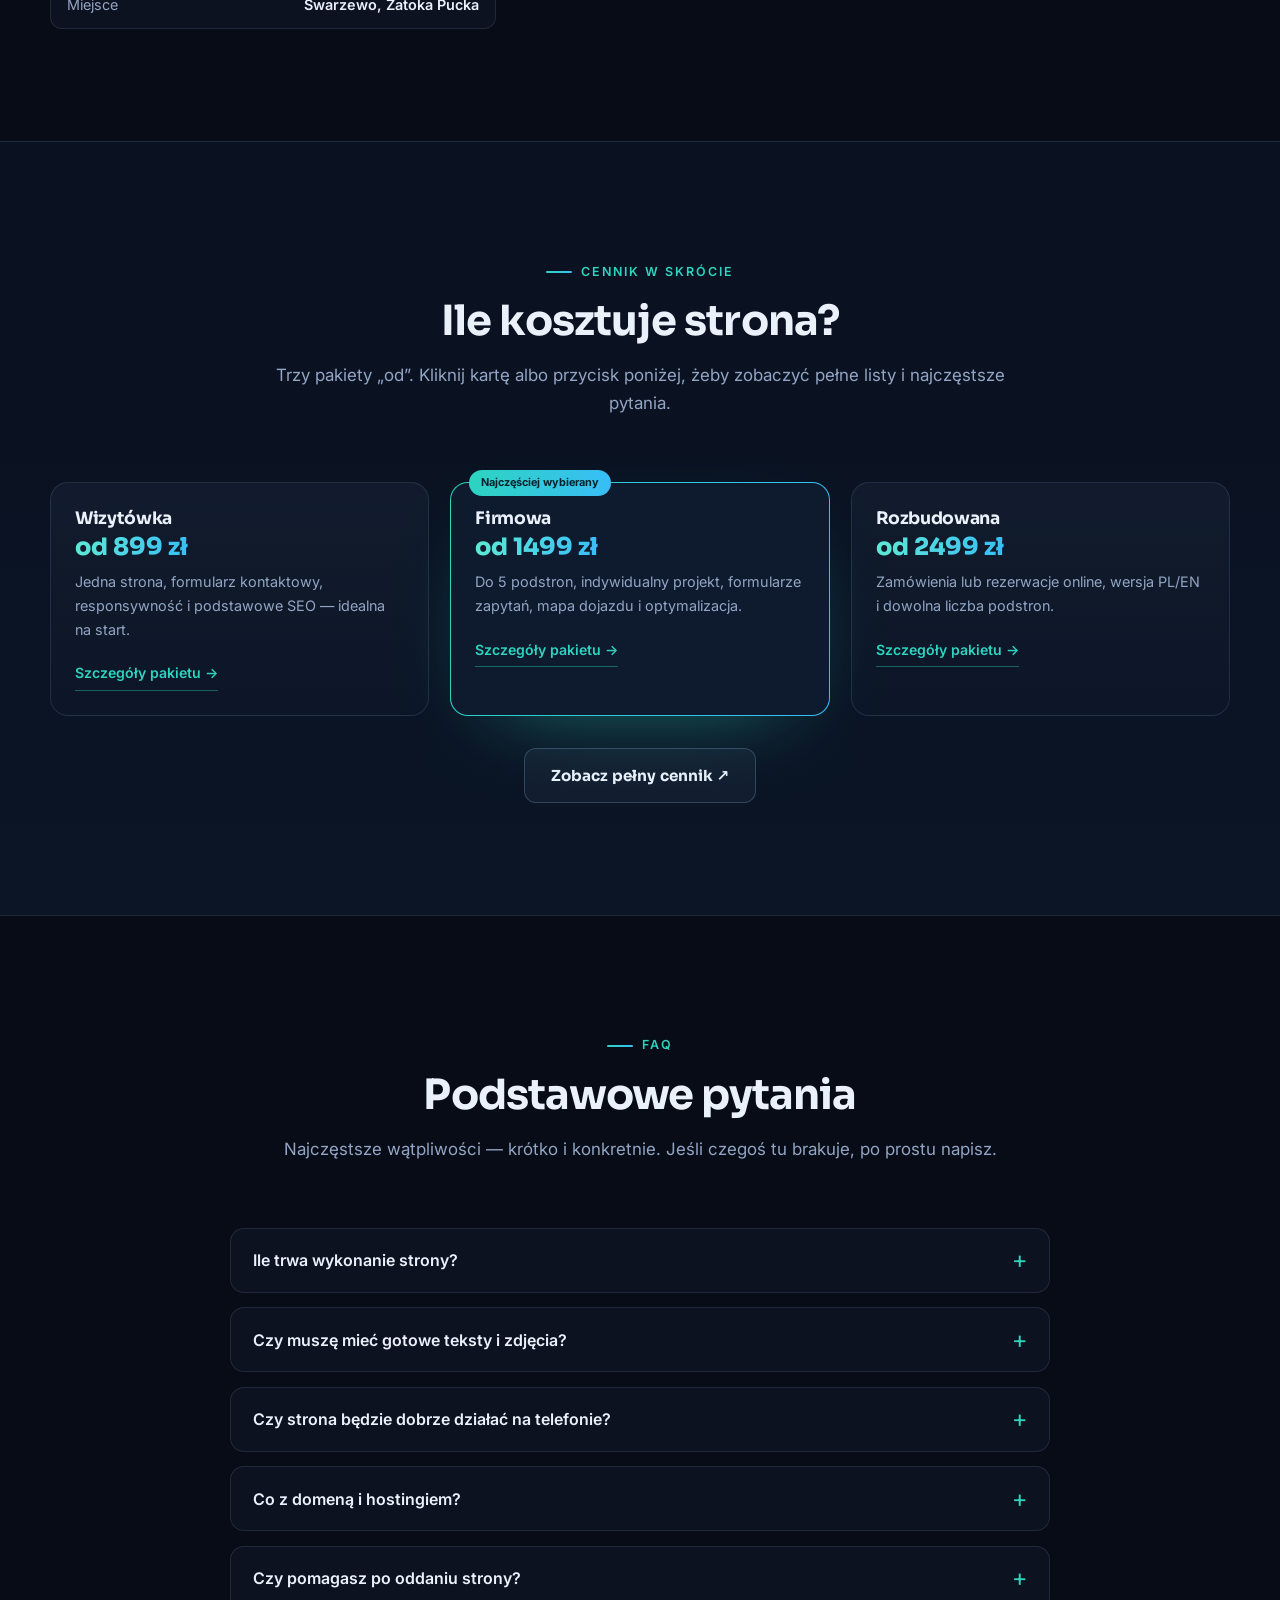
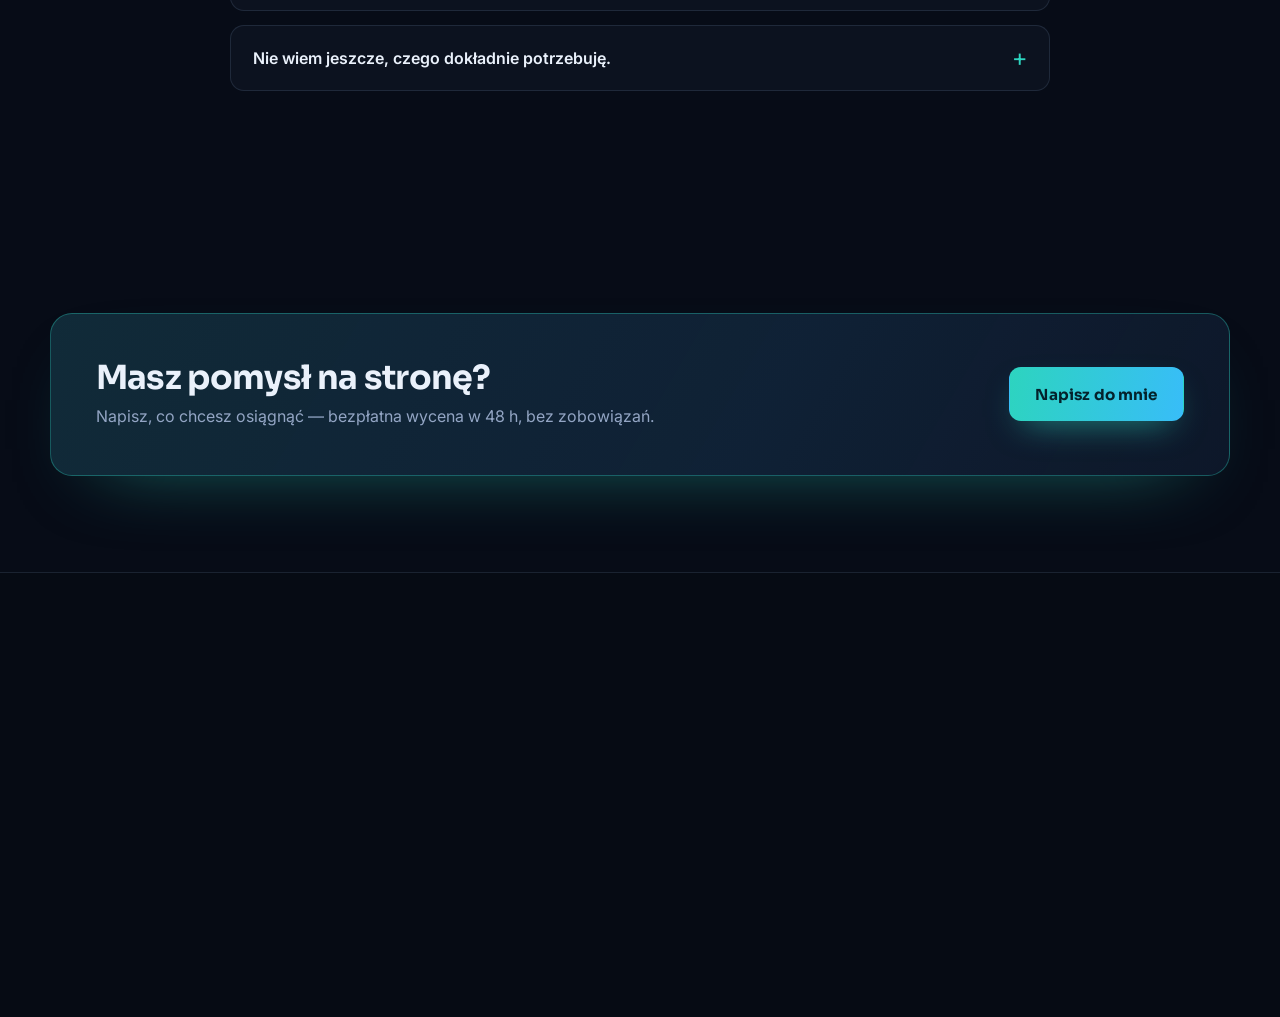
==== commit 94689561: "mail po wysłaniu formularza oraz poprawa na mobilki" ====
--- a/index.html
+++ b/index.html
@@ -13,7 +13,8 @@
   <link rel="icon" href="favicon.svg" type="image/svg+xml">
   <link rel="preconnect" href="https://fonts.googleapis.com">
   <link rel="preconnect" href="https://fonts.gstatic.com" crossorigin>
-  <link href="https://fonts.googleapis.com/css2?family=Inter:wght@400;500;600;700&family=Sora:wght@600;700;800&display=swap" rel="stylesheet">
+  <link rel="stylesheet" href="https://fonts.googleapis.com/css2?family=Inter:wght@400;500;600;700&family=Sora:wght@700;800&display=swap" media="print" onload="this.media='all'">
+  <noscript><link rel="stylesheet" href="https://fonts.googleapis.com/css2?family=Inter:wght@400;500;600;700&family=Sora:wght@700;800&display=swap"></noscript>
   <link rel="stylesheet" href="css/style.css">
   <script type="application/ld+json">
   {
@@ -143,7 +144,7 @@
             <img src="img/portfolio-apartamenty-bryza-640.jpg"
                  srcset="img/portfolio-apartamenty-bryza-640.jpg 640w, img/portfolio-apartamenty-bryza-900.jpg 900w"
                  sizes="(max-width: 1024px) 47vw, 320px"
-                 width="640" height="400" alt="" decoding="async">
+                 width="640" height="400" alt="" loading="lazy" decoding="async">
           </div>
           <div class="browser-card b2">
             <div class="browser-bar"><span></span><span></span><span></span><em>Portowa Fala</em></div>
@@ -157,7 +158,7 @@
             <img src="img/portfolio-super-kite-640.jpg"
                  srcset="img/portfolio-super-kite-640.jpg 640w, img/portfolio-super-kite-900.jpg 900w"
                  sizes="(max-width: 1024px) 47vw, 320px"
-                 width="640" height="400" alt="" decoding="async">
+                 width="640" height="400" alt="" loading="lazy" decoding="async">
           </div>
         </div>
       </div>
@@ -176,7 +177,7 @@
     <section class="section" id="o-mnie">
       <div class="container about-grid">
         <div class="about-visual reveal">
-          <img class="avatar" src="img/avatar.svg" alt="Ilustracja awatara — Cezary Rybak (Charejro)" width="240" height="240">
+          <img class="avatar" src="img/avatar.svg" alt="Ilustracja awatara — Cezary Rybak (Charejro)" width="240" height="240" loading="lazy" decoding="async">
           <ul class="facts">
             <li><span>Imię i nazwisko</span><strong>Cezary Rybak</strong></li>
             <li><span>Data urodzenia</span><strong>2 października 1999</strong></li>
--- a/css/style.css
+++ b/css/style.css
@@ -1466,6 +1466,85 @@
   text-align: center;
 }
 
+/* ============================================================
+   Optymalizacja mobilna: UX dotykowy i wydajność
+   ============================================================ */
+
+/* Dotyk: bez „przyklejonych” efektów hover po dotknięciu */
+@media (hover: none) {
+  .card:hover,
+  .mini-price:hover,
+  .btn:hover {
+    transform: none;
+  }
+  .card:hover {
+    border-color: var(--border);
+    box-shadow: none;
+  }
+  .mini-price:hover {
+    border-color: var(--border);
+    box-shadow: none;
+  }
+  .btn-primary:hover {
+    box-shadow: 0 14px 34px -14px rgba(45, 212, 191, 0.65);
+  }
+  .btn-ghost:hover {
+    background: rgba(148, 180, 225, 0.06);
+    border-color: var(--border-strong);
+    color: var(--text);
+  }
+  .browser-frame:hover {
+    border-color: var(--border-strong);
+  }
+  .browser-frame:hover img {
+    transform: none;
+  }
+}
+
+/* Szybsza reakcja na dotknięcie (bez opóźnień podwójnego tapnięcia) */
+a, button, summary, label, select, input, textarea {
+  touch-action: manipulation;
+}
+
+/* Menu mobilne: tło nie przewija się pod panelem */
+.site-nav { overscroll-behavior: contain; }
+
+/* Stopka: renderowana dopiero, gdy dojedziesz na dół (szybszy start telefonu) */
+.site-footer {
+  content-visibility: auto;
+  contain-intrinsic-size: auto 760px;
+}
+
+/* Duże, wygodne elementy dotykowe na telefonach */
+@media (max-width: 700px) {
+  .btn { min-height: 44px; }
+  .footer-nav a,
+  .footer-contact a,
+  .footer-contact span {
+    padding: 0.3rem 0;
+  }
+}
+
+/* Telefony: lżejsza dekoracja hero, bez ciągłej animacji kart */
+@media (max-width: 640px) {
+  .browser-card { animation: none; }
+  .hero-visual { min-height: 300px; }
+}
+
+@media (max-width: 480px) {
+  .hero-visual {
+    aspect-ratio: 1 / 0.8;
+    min-height: 280px;
+  }
+  .browser-card.b1,
+  .browser-card.b3 { width: 52%; }
+  .browser-card.b2 { width: 72%; }
+  .stats li { padding: 1rem 0.75rem; }
+  .card { padding: 1.5rem 1.25rem; }
+  .facts li { flex-wrap: wrap; }
+}
+
+/* Mini cennik na telefonach: kompaktowo */
 @media (max-width: 700px) {
   .mini-pricing {
     grid-template-columns: 1fr;
@@ -1477,3 +1556,22 @@
   .mini-price-value { font-size: 1.35rem; }
   .mini-price p:not(.mini-price-value) { font-size: 0.86rem; }
 }
+
+/* Większe pole dotknięcia dla linków tekstowych (WCAG) */
+.link-arrow {
+  display: inline-block;
+  padding: 0.35rem 0;
+}
+.footer-nav a,
+.footer-contact a,
+.footer-contact span {
+  padding: 0.4rem 0;
+}
+.contact-list a {
+  display: inline-block;
+  padding: 0.3rem 0;
+}
+.consent input {
+  width: 20px;
+  height: 20px;
+}
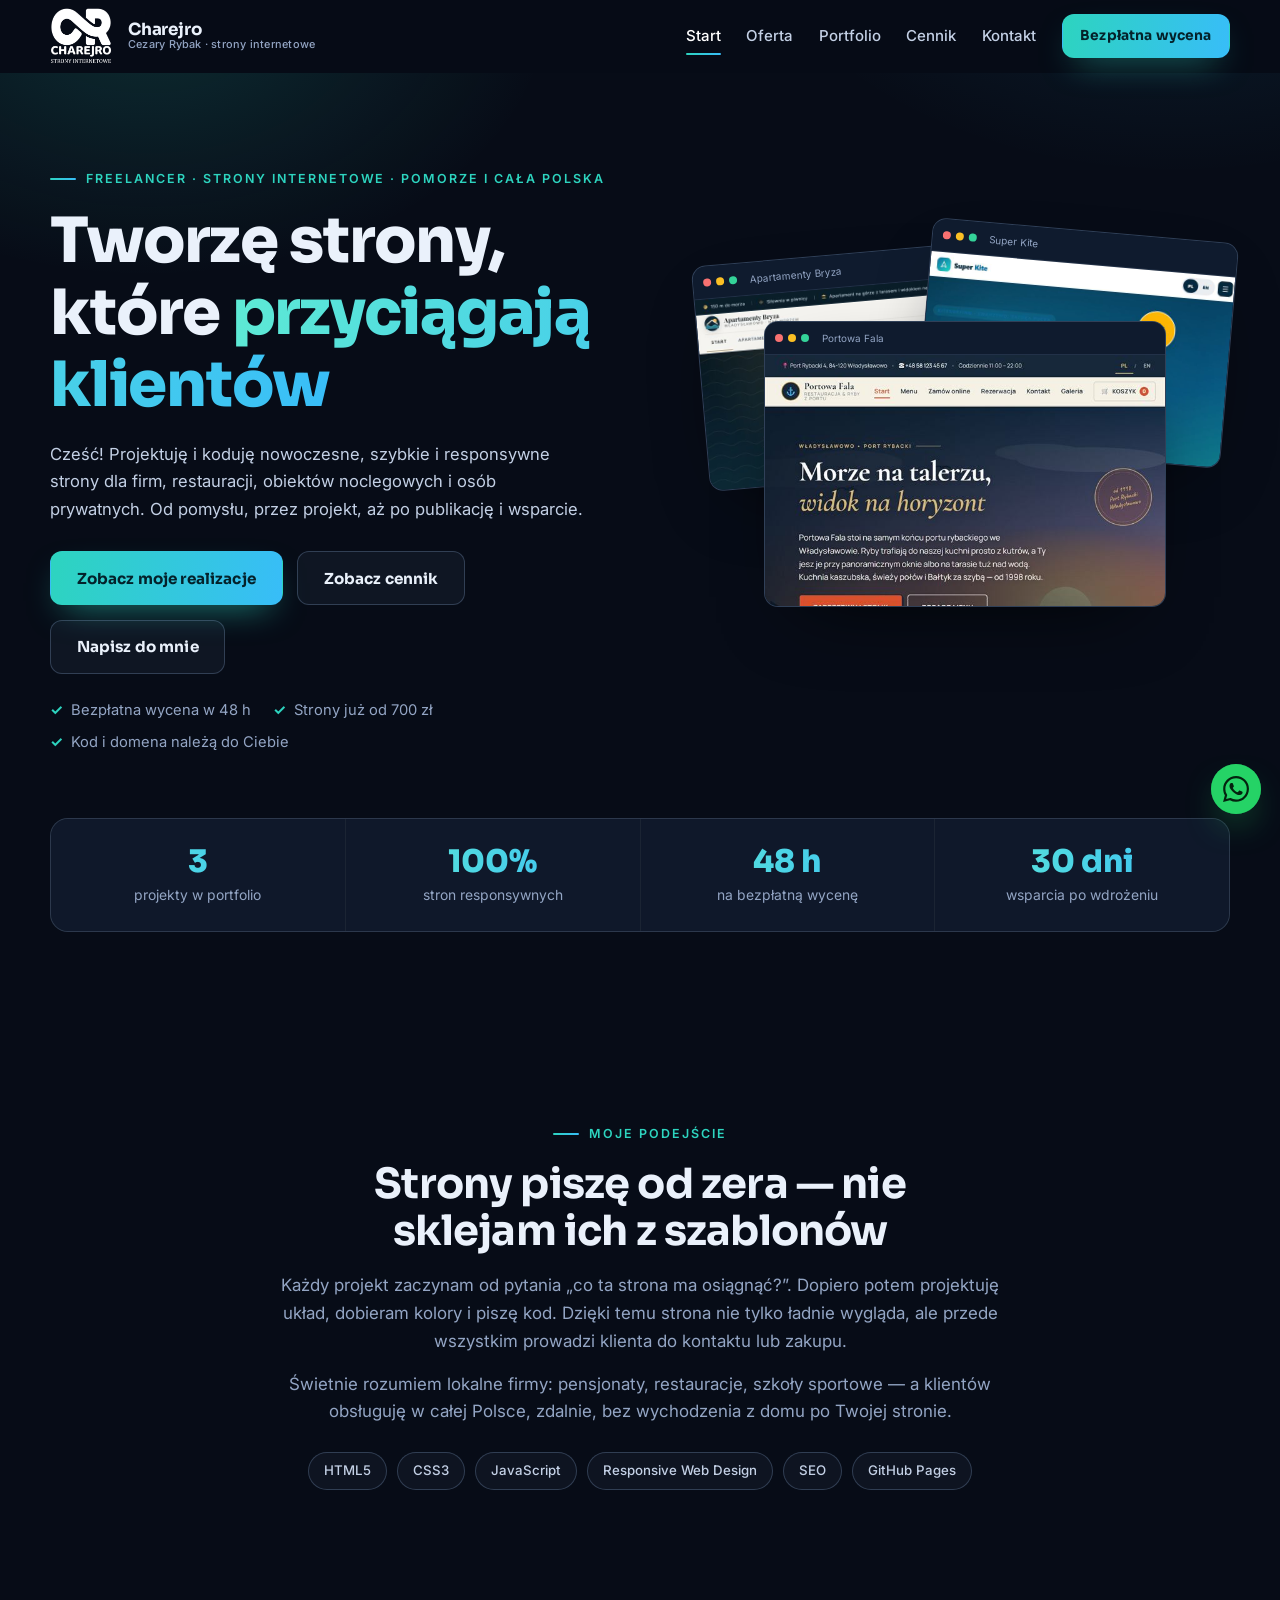
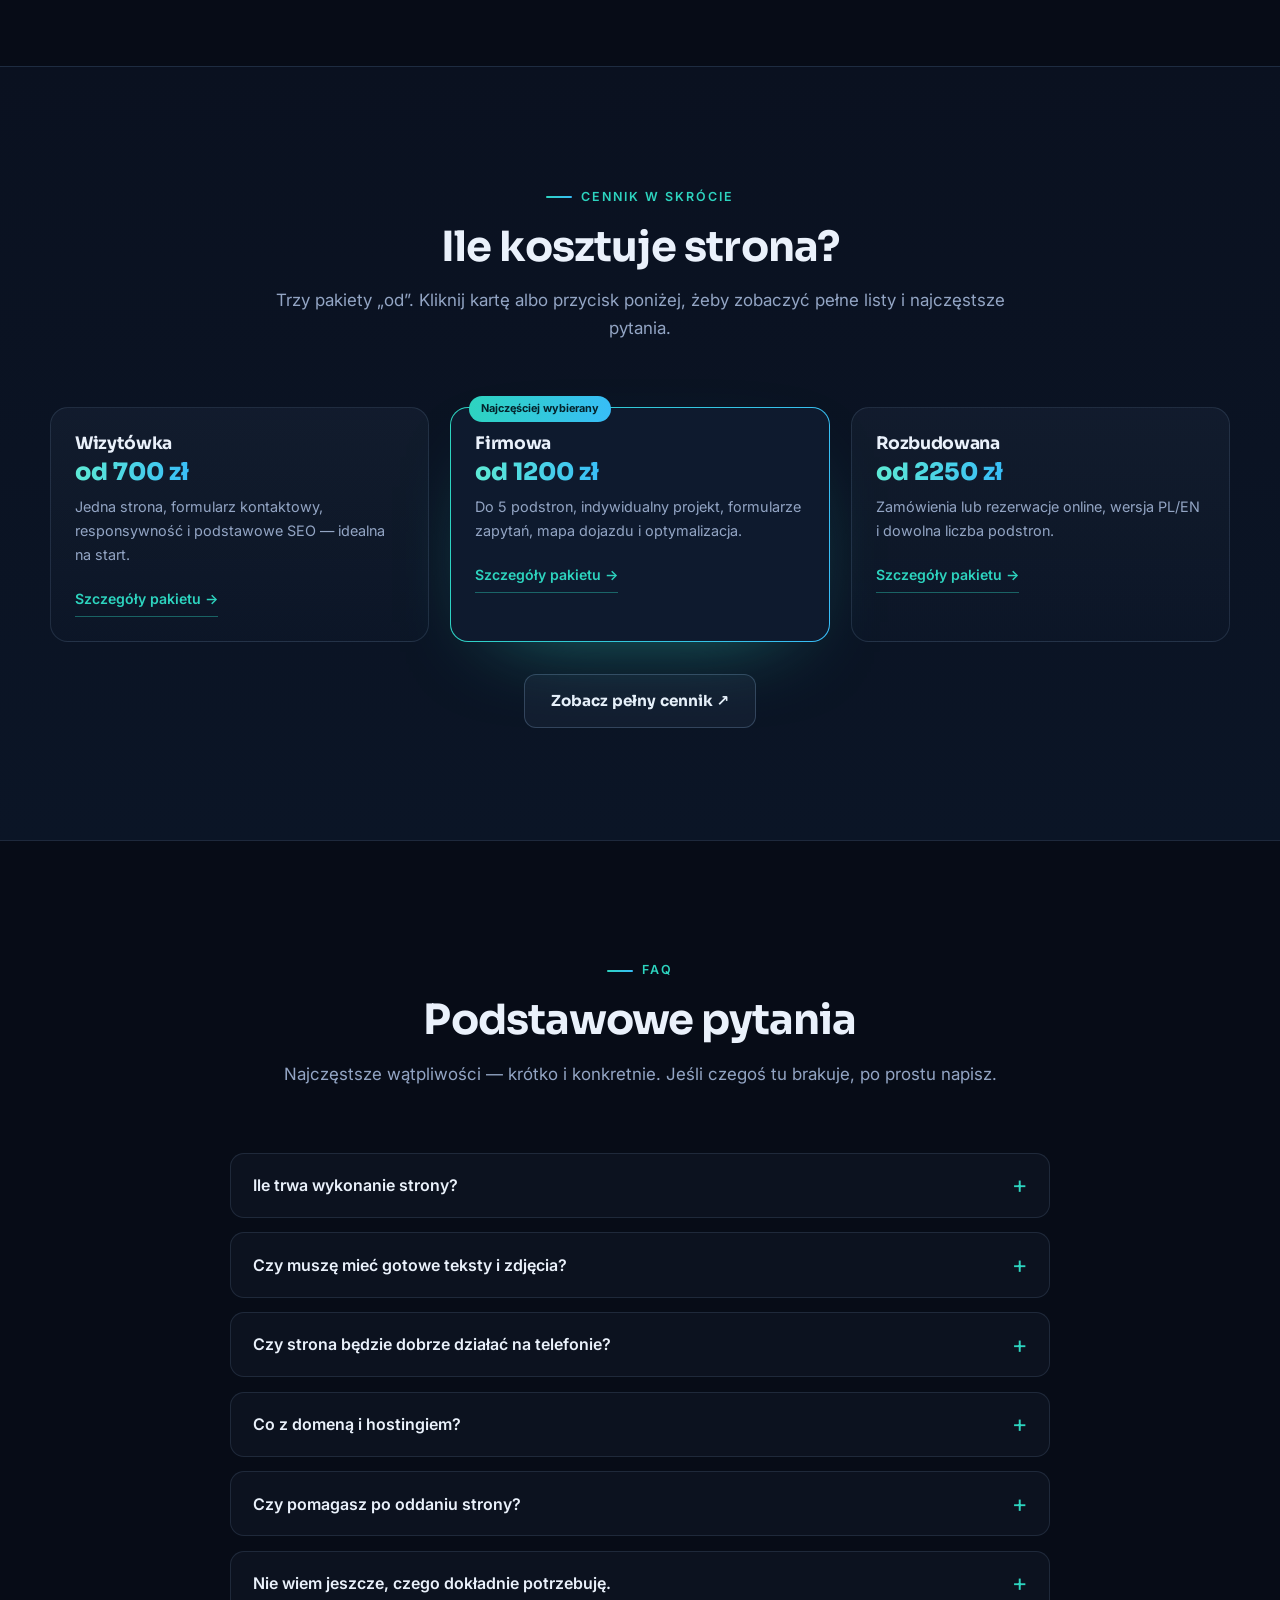
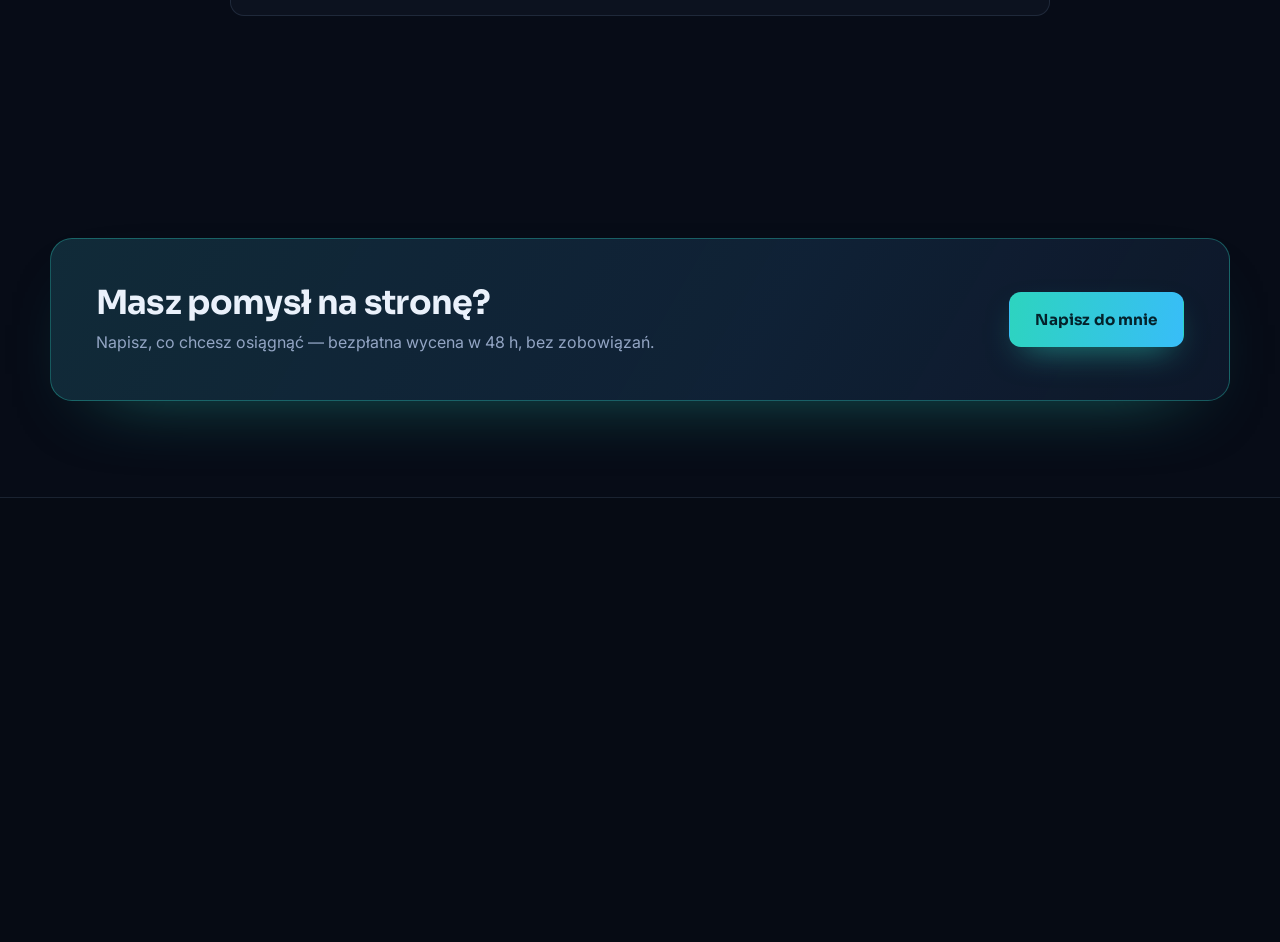
==== commit 19ad17af: "mail po wysłaniu formularza oraz poprawa na mobilki i zmiana loga" ====
--- a/index.html
+++ b/index.html
@@ -10,7 +10,7 @@
   <meta property="og:type" content="website">
   <meta property="og:locale" content="pl_PL">
   <meta name="theme-color" content="#070c17">
-  <link rel="icon" href="favicon.svg" type="image/svg+xml">
+  <link rel="icon" href="favicon.png" type="image/png">
   <link rel="preconnect" href="https://fonts.googleapis.com">
   <link rel="preconnect" href="https://fonts.gstatic.com" crossorigin>
   <link rel="stylesheet" href="https://fonts.googleapis.com/css2?family=Inter:wght@400;500;600;700&family=Sora:wght@700;800&display=swap" media="print" onload="this.media='all'">
@@ -24,7 +24,7 @@
     "description": "Projektowanie i tworzenie stron internetowych dla firm i osób prywatnych.",
     "email": "charejro@gmail.com",
     "telephone": "+48501589194",
-    "priceRange": "od 899 zł",
+    "priceRange": "od 700 zł",
     "areaServed": "Polska",
     "sameAs": ["https://github.com/charejro", "https://wa.me/48501589194"],
     "address": {
@@ -36,7 +36,6 @@
     "founder": {
       "@type": "Person",
       "name": "Cezary Rybak",
-      "birthDate": "1999-10-02",
       "alternateName": "Charejro"
     }
   }
@@ -96,7 +95,7 @@
   <header class="site-header" id="gora">
     <div class="container header-inner">
       <a class="brand" href="index.html">
-        <span class="brand-mark" aria-hidden="true">Ch</span>
+        <img class="brand-mark" src="img/logo.png" alt="" width="62" height="56" aria-hidden="true">
         <span class="brand-text">Charejro<small>Cezary Rybak · strony internetowe</small></span>
       </a>
       <nav class="site-nav" id="site-nav" aria-label="Nawigacja główna">
@@ -122,9 +121,9 @@
           <p class="eyebrow">Freelancer · strony internetowe · Pomorze i cała Polska</p>
           <h1>Tworzę strony, które <span class="grad">przyciągają klientów</span></h1>
           <p class="lead">
-            Cześć! Jestem <strong>Cezary Rybak</strong> — projektuję i koduję nowoczesne,
-            szybkie i responsywne strony dla firm, restauracji, obiektów noclegowych
-            i osób prywatnych. Od pomysłu, przez projekt, aż po publikację i wsparcie.
+            Cześć! Projektuję i koduję nowoczesne, szybkie i responsywne strony
+            dla firm, restauracji, obiektów noclegowych i osób prywatnych.
+            Od pomysłu, przez projekt, aż po publikację i wsparcie.
           </p>
           <div class="hero-actions">
             <a class="btn btn-primary" href="portfolio.html">Zobacz moje realizacje</a>
@@ -133,7 +132,7 @@
           </div>
           <ul class="hero-points">
             <li>Bezpłatna wycena w 48 h</li>
-            <li>Strony już od 899 zł</li>
+            <li>Strony już od 700 zł</li>
             <li>Kod i domena należą do Ciebie</li>
           </ul>
         </div>
@@ -173,30 +172,20 @@
       </div>
     </section>
 
-    <!-- ===== O MNIE ===== -->
+    <!-- ===== MOJE PODEJŚCIE ===== -->
     <section class="section" id="o-mnie">
-      <div class="container about-grid">
-        <div class="about-visual reveal">
-          <img class="avatar" src="img/avatar.svg" alt="Ilustracja awatara — Cezary Rybak (Charejro)" width="240" height="240" loading="lazy" decoding="async">
-          <ul class="facts">
-            <li><span>Imię i nazwisko</span><strong>Cezary Rybak</strong></li>
-            <li><span>Data urodzenia</span><strong>2 października 1999</strong></li>
-            <li><span>Nick / marka</span><strong>Charejro</strong></li>
-            <li><span>Miejsce</span><strong>Swarzewo, Zatoka Pucka</strong></li>
-          </ul>
-        </div>
-        <div class="about-copy reveal">
-          <p class="eyebrow">O mnie</p>
+      <div class="container container-narrow">
+        <div class="section-head reveal">
+          <p class="eyebrow">Moje podejście</p>
           <h2>Strony piszę od zera — nie sklejam ich z szablonów</h2>
-          <p>
+          <p class="lead">
             Każdy projekt zaczynam od pytania „co ta strona ma osiągnąć?”. Dopiero potem
             projektuję układ, dobieram kolory i piszę kod. Dzięki temu strona nie tylko
             ładnie wygląda, ale przede wszystkim prowadzi klienta do kontaktu lub zakupu.
           </p>
-          <p>
-            Mieszkam w Swarzewie nad Zatoką Pucką, więc świetnie rozumiem lokalne firmy:
-            pensjonaty, restauracje, szkoły sportowe. Obsługuję klientów z całej Polski —
-            zdalnie, bez wychodzenia z domu po Twojej stronie.
+          <p class="lead">
+            Świetnie rozumiem lokalne firmy: pensjonaty, restauracje, szkoły sportowe —
+            a klientów obsługuję w całej Polsce, zdalnie, bez wychodzenia z domu po Twojej stronie.
           </p>
           <ul class="stack-chips" aria-label="Technologie, których używam">
             <li>HTML5</li>
@@ -222,7 +211,7 @@
         <div class="mini-pricing">
           <a class="mini-price reveal" href="cennik.html">
             <h3>Wizytówka</h3>
-            <p class="mini-price-value">od 899 zł</p>
+            <p class="mini-price-value">od 700 zł</p>
             <p>Jedna strona, formularz kontaktowy, responsywność i podstawowe SEO — idealna na start.</p>
             <span class="link-arrow">Szczegóły pakietu →</span>
           </a>
@@ -230,14 +219,14 @@
           <a class="mini-price featured reveal" href="cennik.html">
             <span class="mini-badge">Najczęściej wybierany</span>
             <h3>Firmowa</h3>
-            <p class="mini-price-value">od 1499 zł</p>
+            <p class="mini-price-value">od 1200 zł</p>
             <p>Do 5 podstron, indywidualny projekt, formularze zapytań, mapa dojazdu i optymalizacja.</p>
             <span class="link-arrow">Szczegóły pakietu →</span>
           </a>
 
           <a class="mini-price reveal" href="cennik.html">
             <h3>Rozbudowana</h3>
-            <p class="mini-price-value">od 2499 zł</p>
+            <p class="mini-price-value">od 2250 zł</p>
             <p>Zamówienia lub rezerwacje online, wersja PL/EN i dowolna liczba podstron.</p>
             <span class="link-arrow">Szczegóły pakietu →</span>
           </a>
@@ -306,10 +295,6 @@
   <footer class="site-footer">
     <div class="container footer-grid">
       <div class="footer-brand">
-        <a class="brand" href="index.html">
-          <span class="brand-mark" aria-hidden="true">Ch</span>
-          <span class="brand-text">Charejro<small>strony internetowe</small></span>
-        </a>
         <p>Projektuję i koduję strony internetowe dla firm i osób — od wizytówki po rozbudowane systemy zamówień i rezerwacji.</p>
       </div>
       <nav class="footer-nav" aria-label="Nawigacja w stopce">
@@ -330,7 +315,7 @@
       </div>
     </div>
     <div class="container footer-bottom">
-      <p>© <span id="year">2026</span> Cezary Rybak · Charejro — wszystkie prawa zastrzeżone.</p>
+      <p>© <span id="year">2026</span> · Wszystkie prawa zastrzeżone.</p>
       <p>Strona zaprojektowana i zakodowana od zera.</p>
     </div>
   </footer>
--- a/css/style.css
+++ b/css/style.css
@@ -230,21 +230,17 @@
 .brand {
   display: inline-flex;
   align-items: center;
-  gap: 0.7rem;
+  gap: 1rem;
   flex-shrink: 0;
 }
 .brand-mark {
-  width: 42px;
-  height: 42px;
-  border-radius: 12px;
-  display: grid;
-  place-items: center;
-  background: var(--grad-btn);
-  color: #04222b;
-  font-family: var(--font-head);
-  font-weight: 800;
-  font-size: 1.05rem;
-  box-shadow: 0 10px 26px -12px rgba(45, 212, 191, 0.8);
+  width: 62px;
+  height: 56px;
+  flex-shrink: 0;
+}
+.footer-brand .brand-mark {
+  width: 88px;
+  height: 80px;
 }
 .brand-text {
   display: flex;
@@ -506,9 +502,9 @@
   justify-items: center;
 }
 .avatar {
-  width: min(240px, 60%);
+  width: min(260px, 70%);
   height: auto;
-  filter: drop-shadow(0 24px 50px rgba(45, 212, 191, 0.25));
+  filter: drop-shadow(0 30px 60px rgba(0, 0, 0, 0.55));
 }
 .facts {
   width: 100%;
@@ -677,6 +673,16 @@
 }
 .portfolio-note a { color: var(--accent); font-weight: 600; }
 .portfolio-note a:hover { text-decoration: underline; }
+
+.portfolio-disclaimer {
+  max-width: 680px;
+  margin: 1.1rem auto 0;
+  text-align: center;
+  color: var(--muted);
+  font-size: 0.82rem;
+  line-height: 1.6;
+  opacity: 0.9;
+}
 
 /* ---------- Proces ---------- */
 .timeline {
@@ -1396,6 +1402,20 @@
 }
 
 /* ============================================================
+   Strona główna: sekcja „Moje podejście” + stopka bez bloku marki
+   ============================================================ */
+#o-mnie .stack-chips {
+  justify-content: center;
+  margin-top: 1.6rem;
+}
+#o-mnie .section-head .lead + .lead {
+  margin-top: 0.9rem;
+}
+.footer-brand > p:first-child {
+  margin-top: 0;
+}
+
+/* ============================================================
    Mini cennik na stronie głównej
    ============================================================ */
 .mini-pricing {
@@ -1525,6 +1545,24 @@
   }
 }
 
+/* Małe telefony: kompaktowe logo i podpis, żeby nic się nie ściskało */
+@media (max-width: 430px) {
+  .brand {
+    gap: 0.45rem;
+  }
+  .brand-mark {
+    width: 50px;
+    height: 45px;
+  }
+  .footer-brand .brand-mark {
+    width: 66px;
+    height: 60px;
+  }
+  .brand-text small {
+    font-size: 0.62rem;
+  }
+}
+
 /* Telefony: lżejsza dekoracja hero, bez ciągłej animacji kart */
 @media (max-width: 640px) {
   .browser-card { animation: none; }
